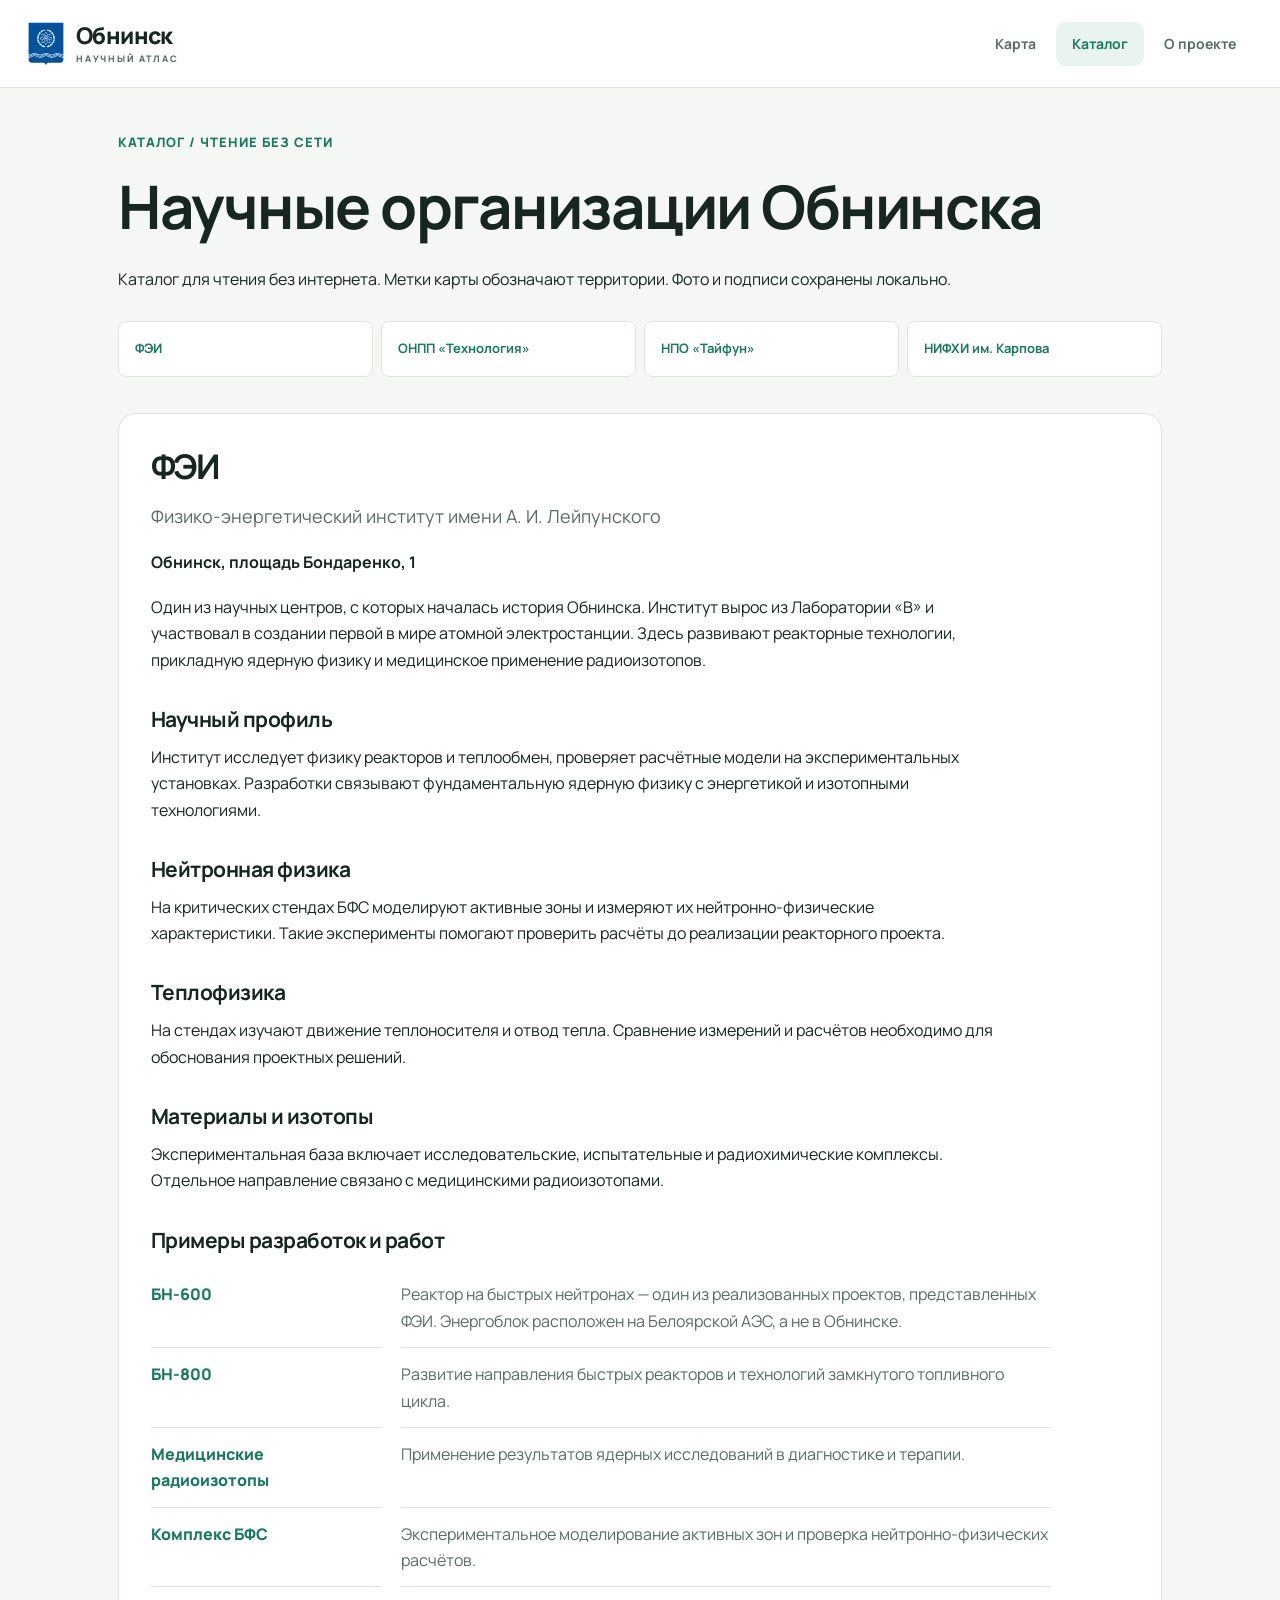
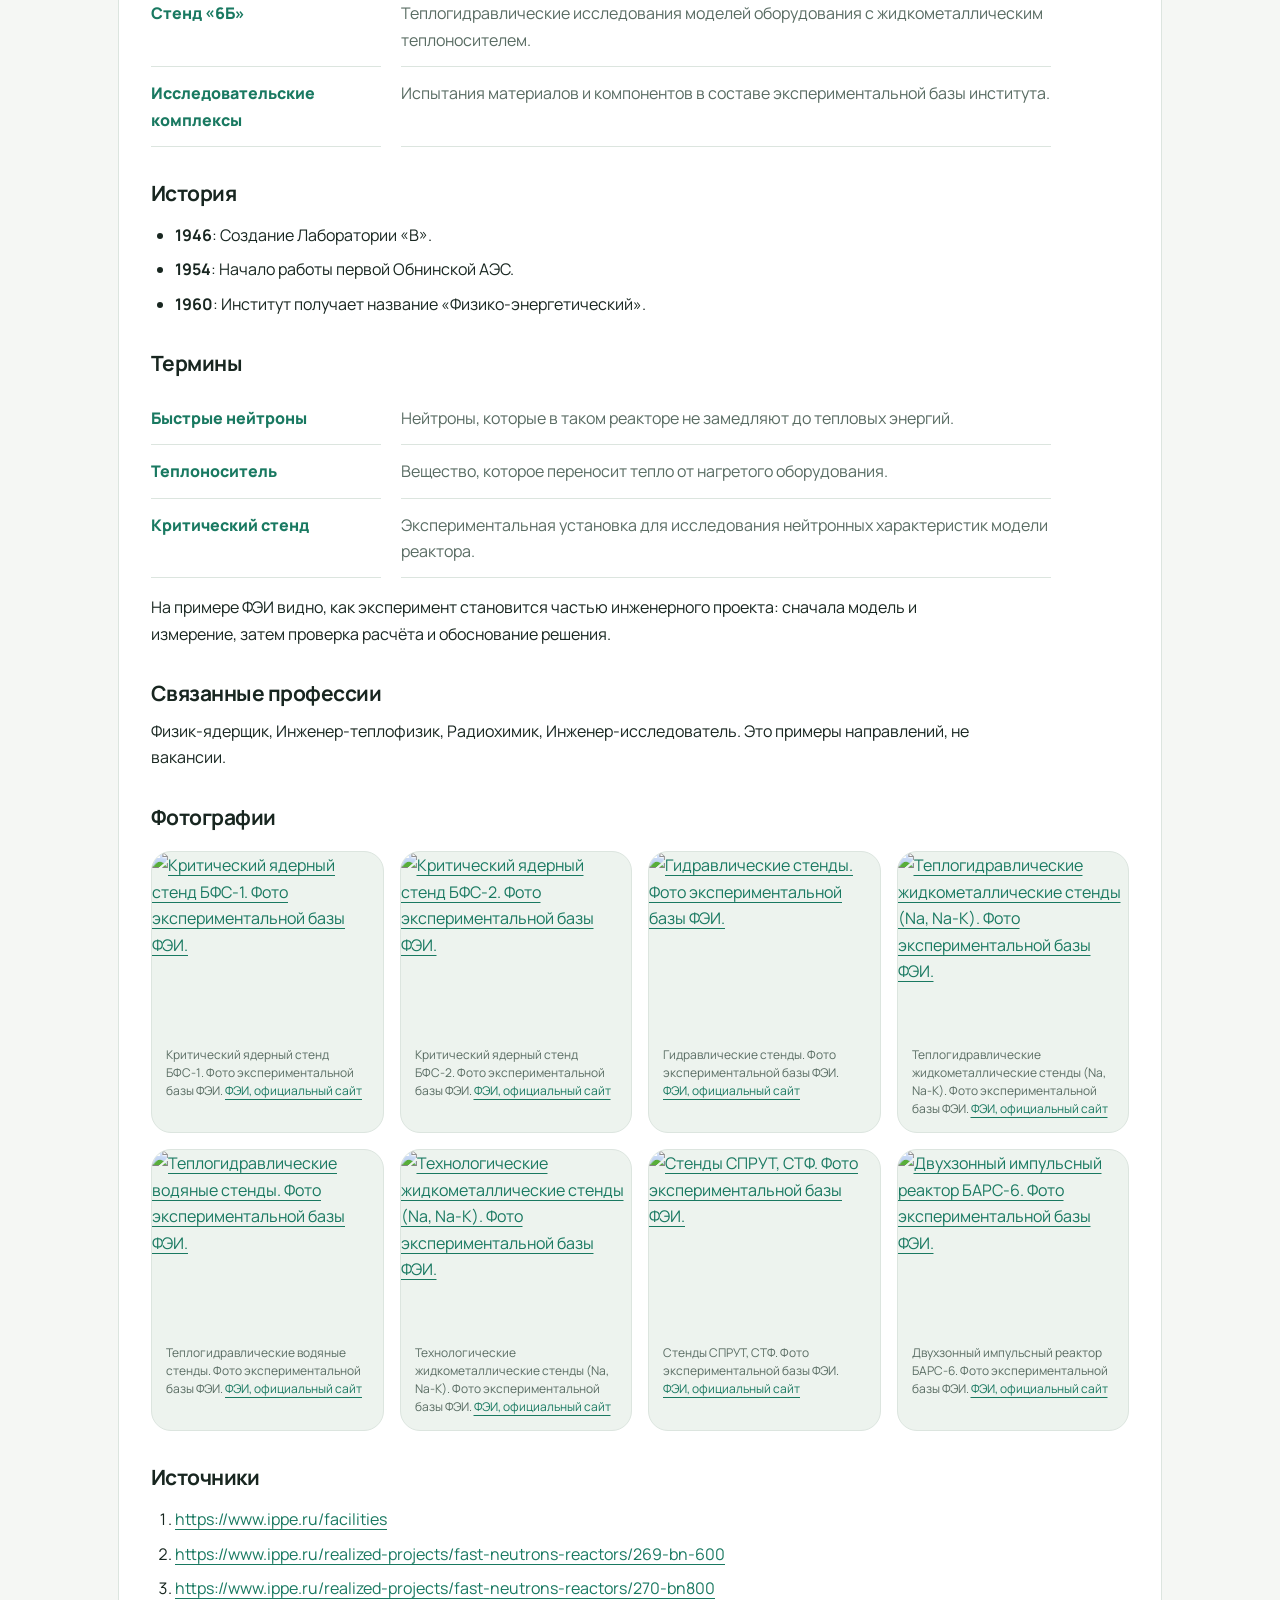
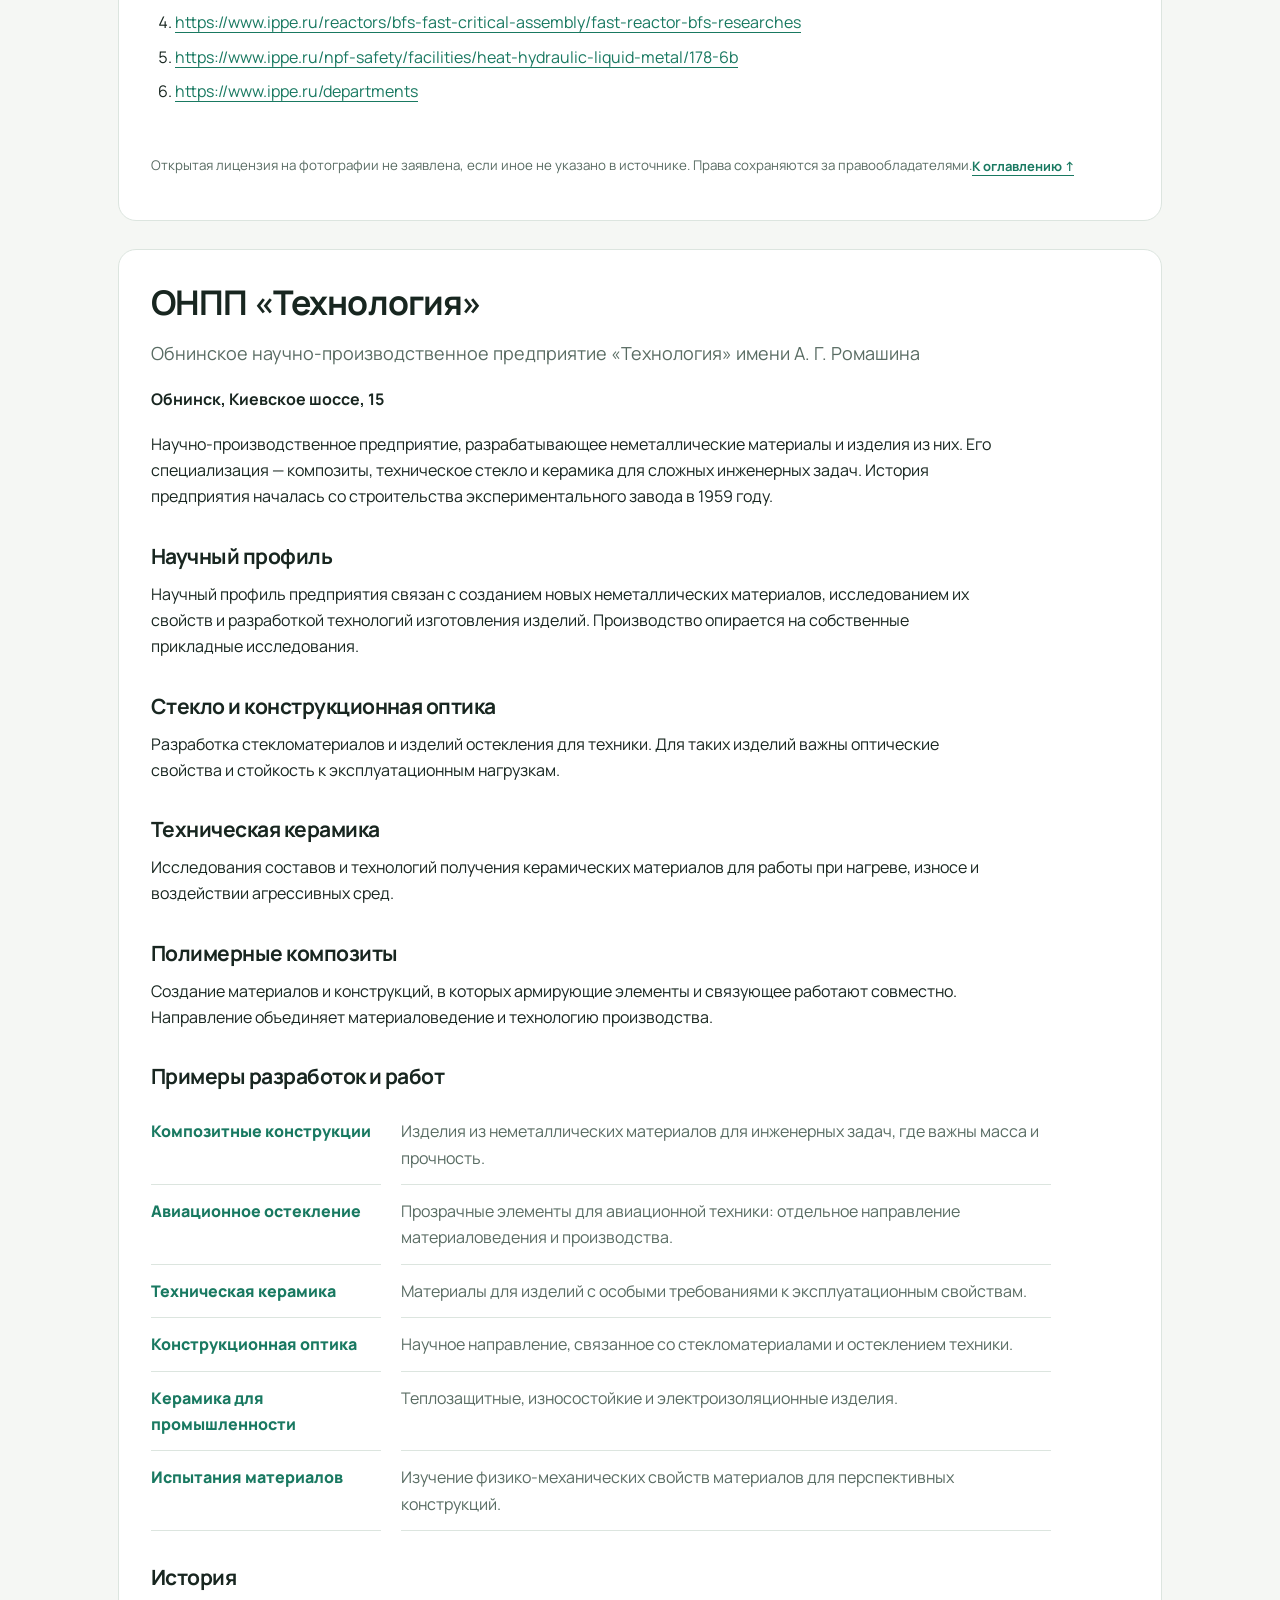
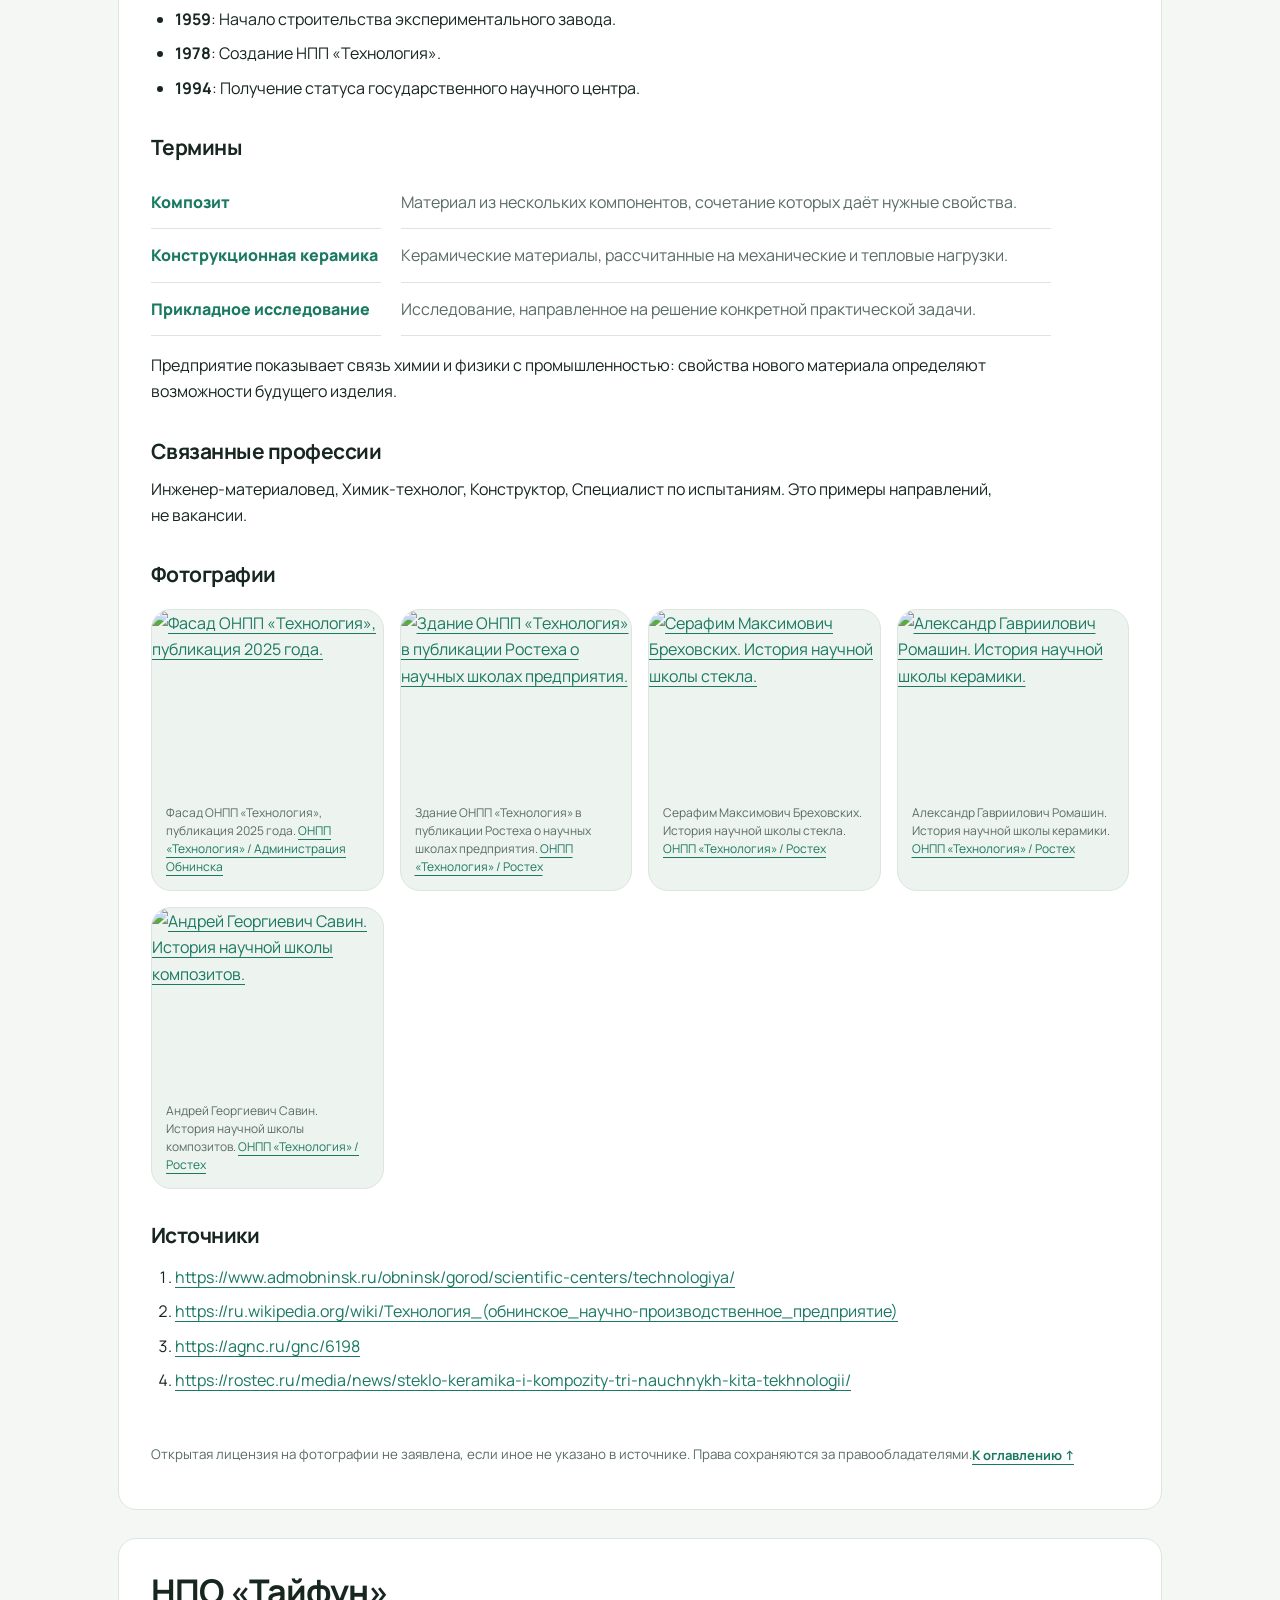
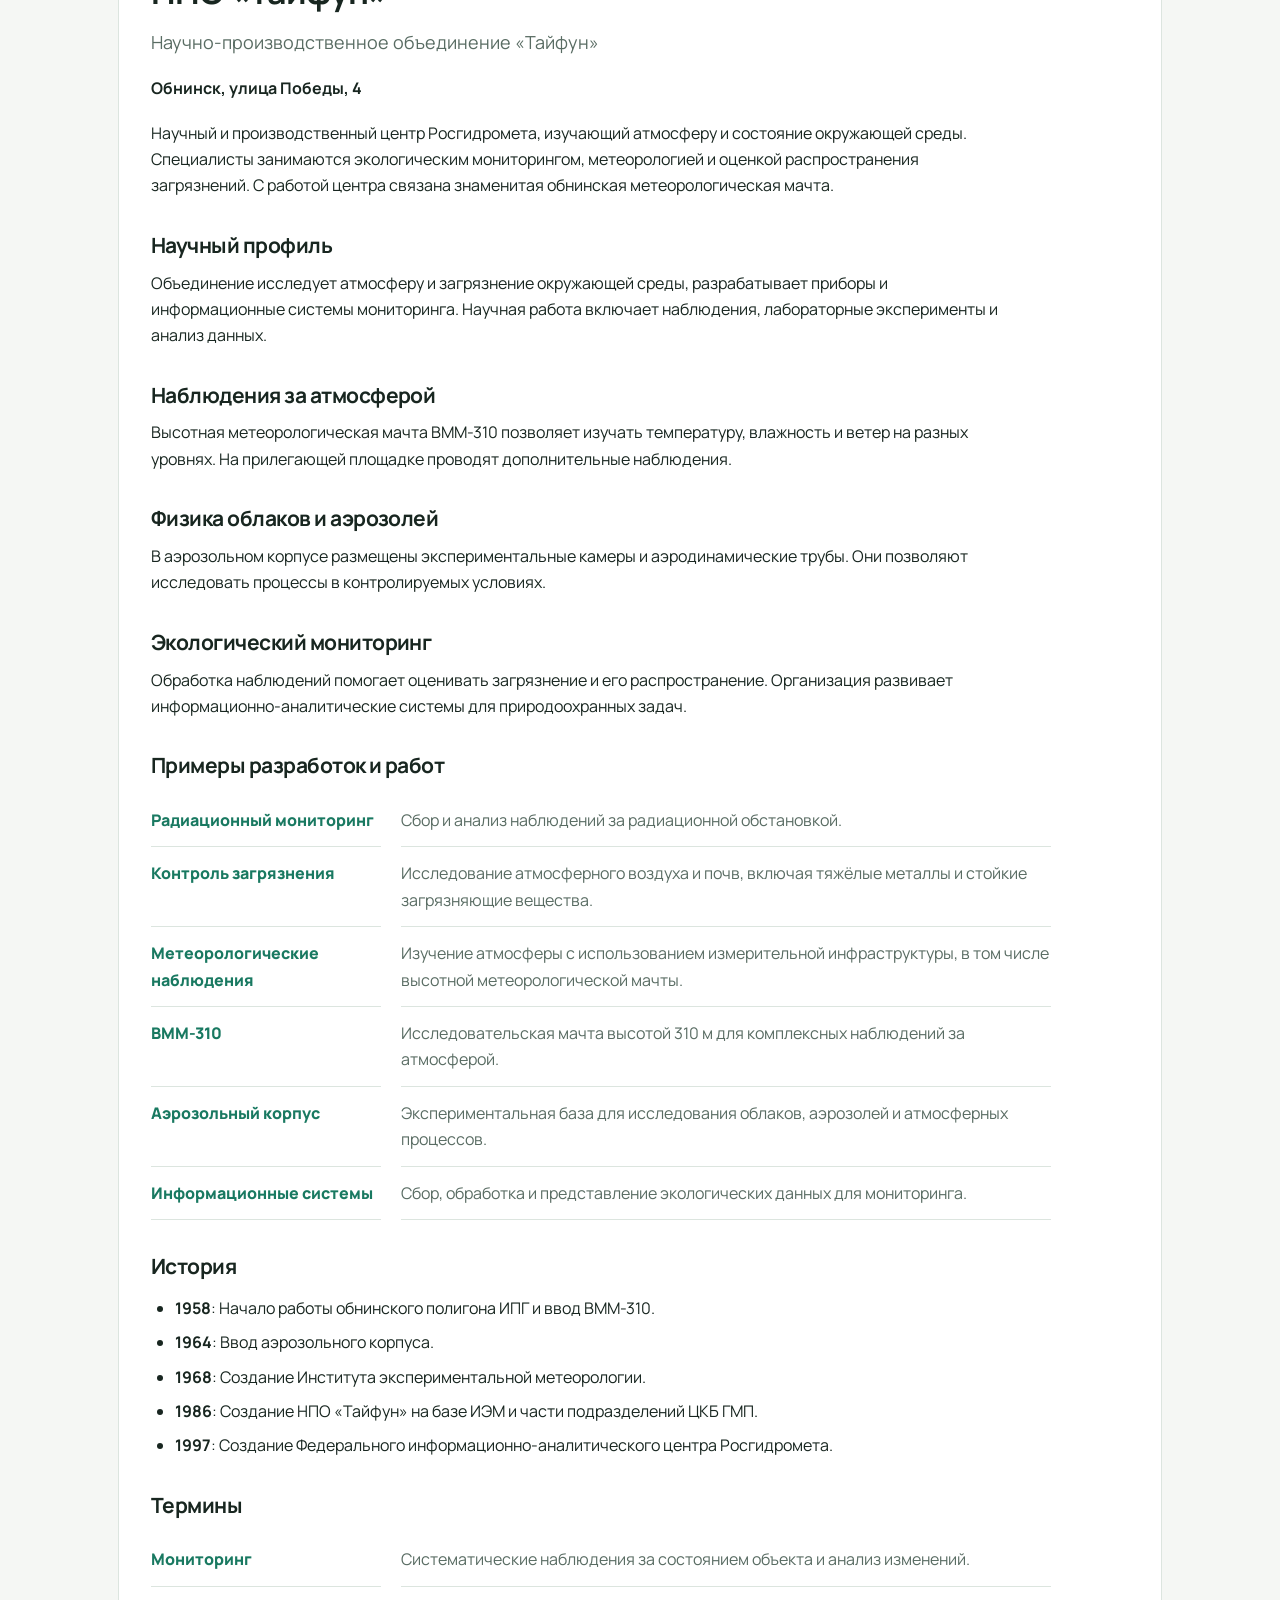
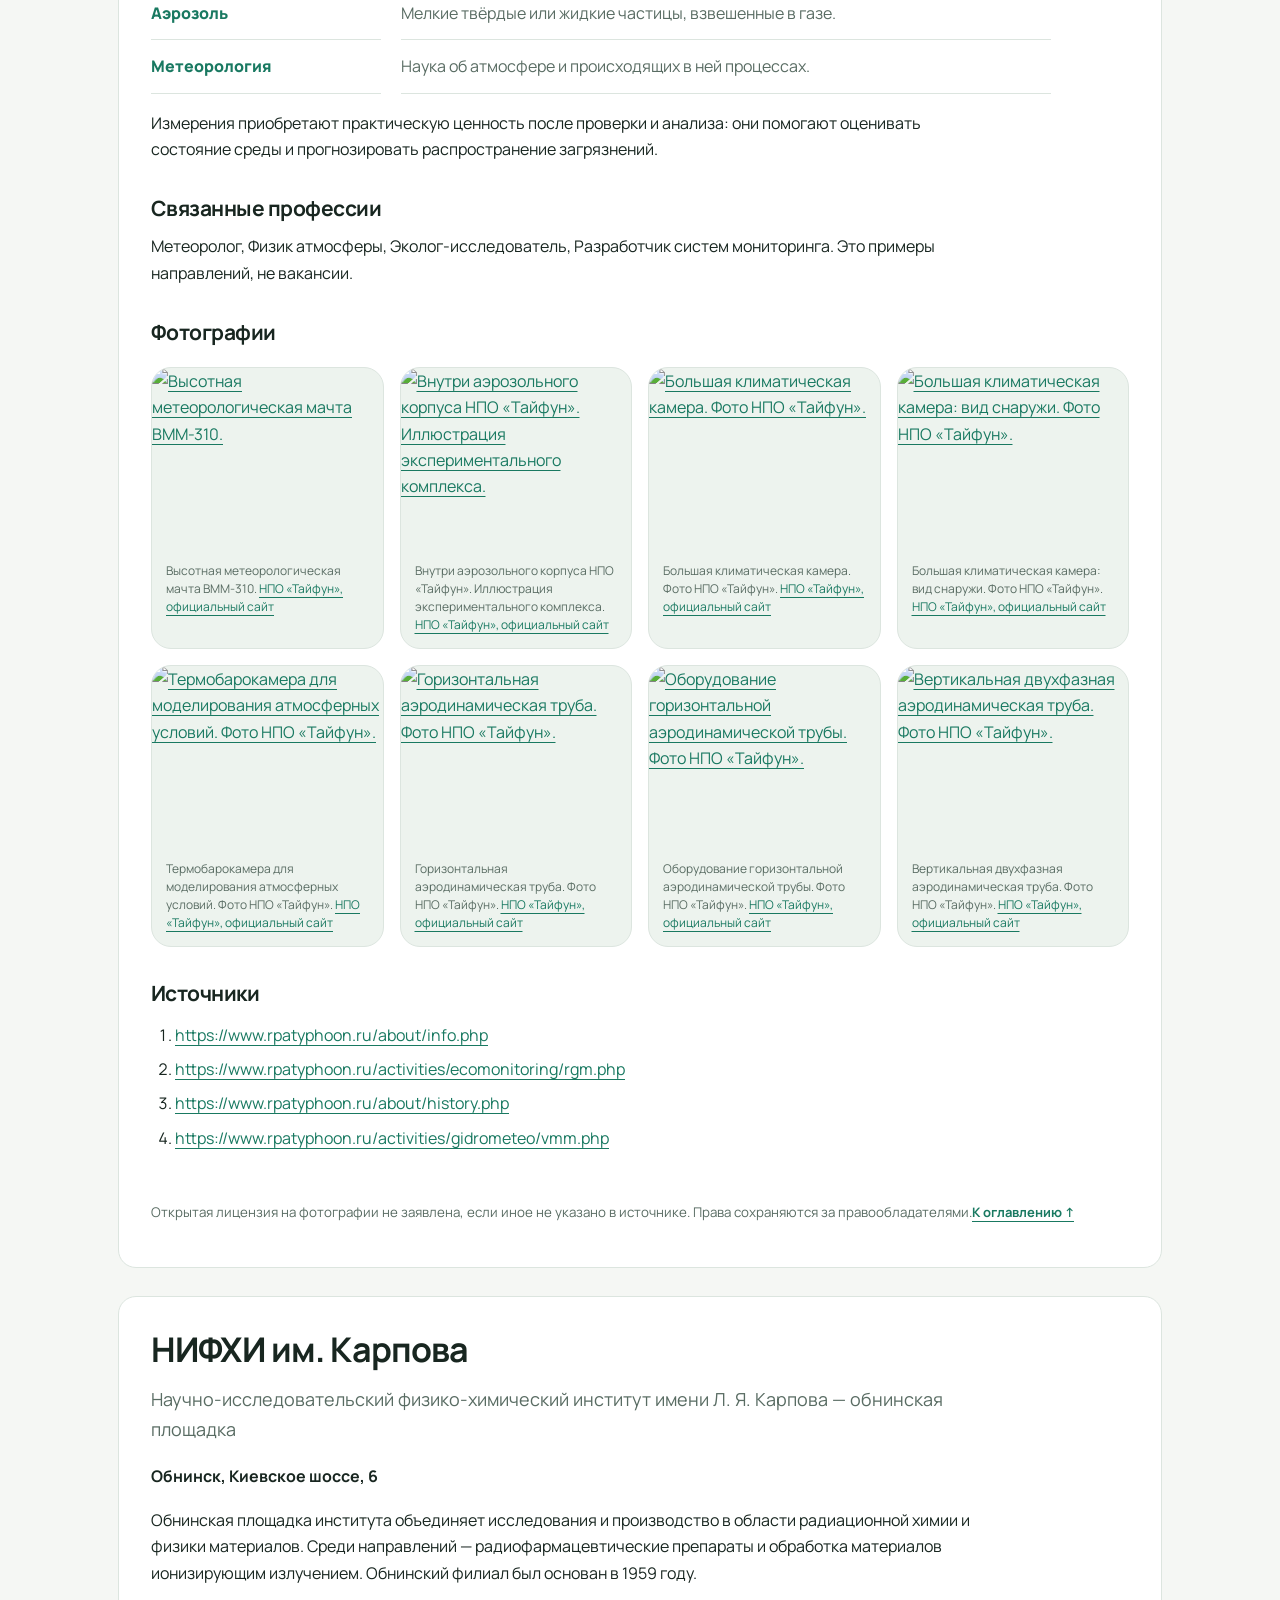
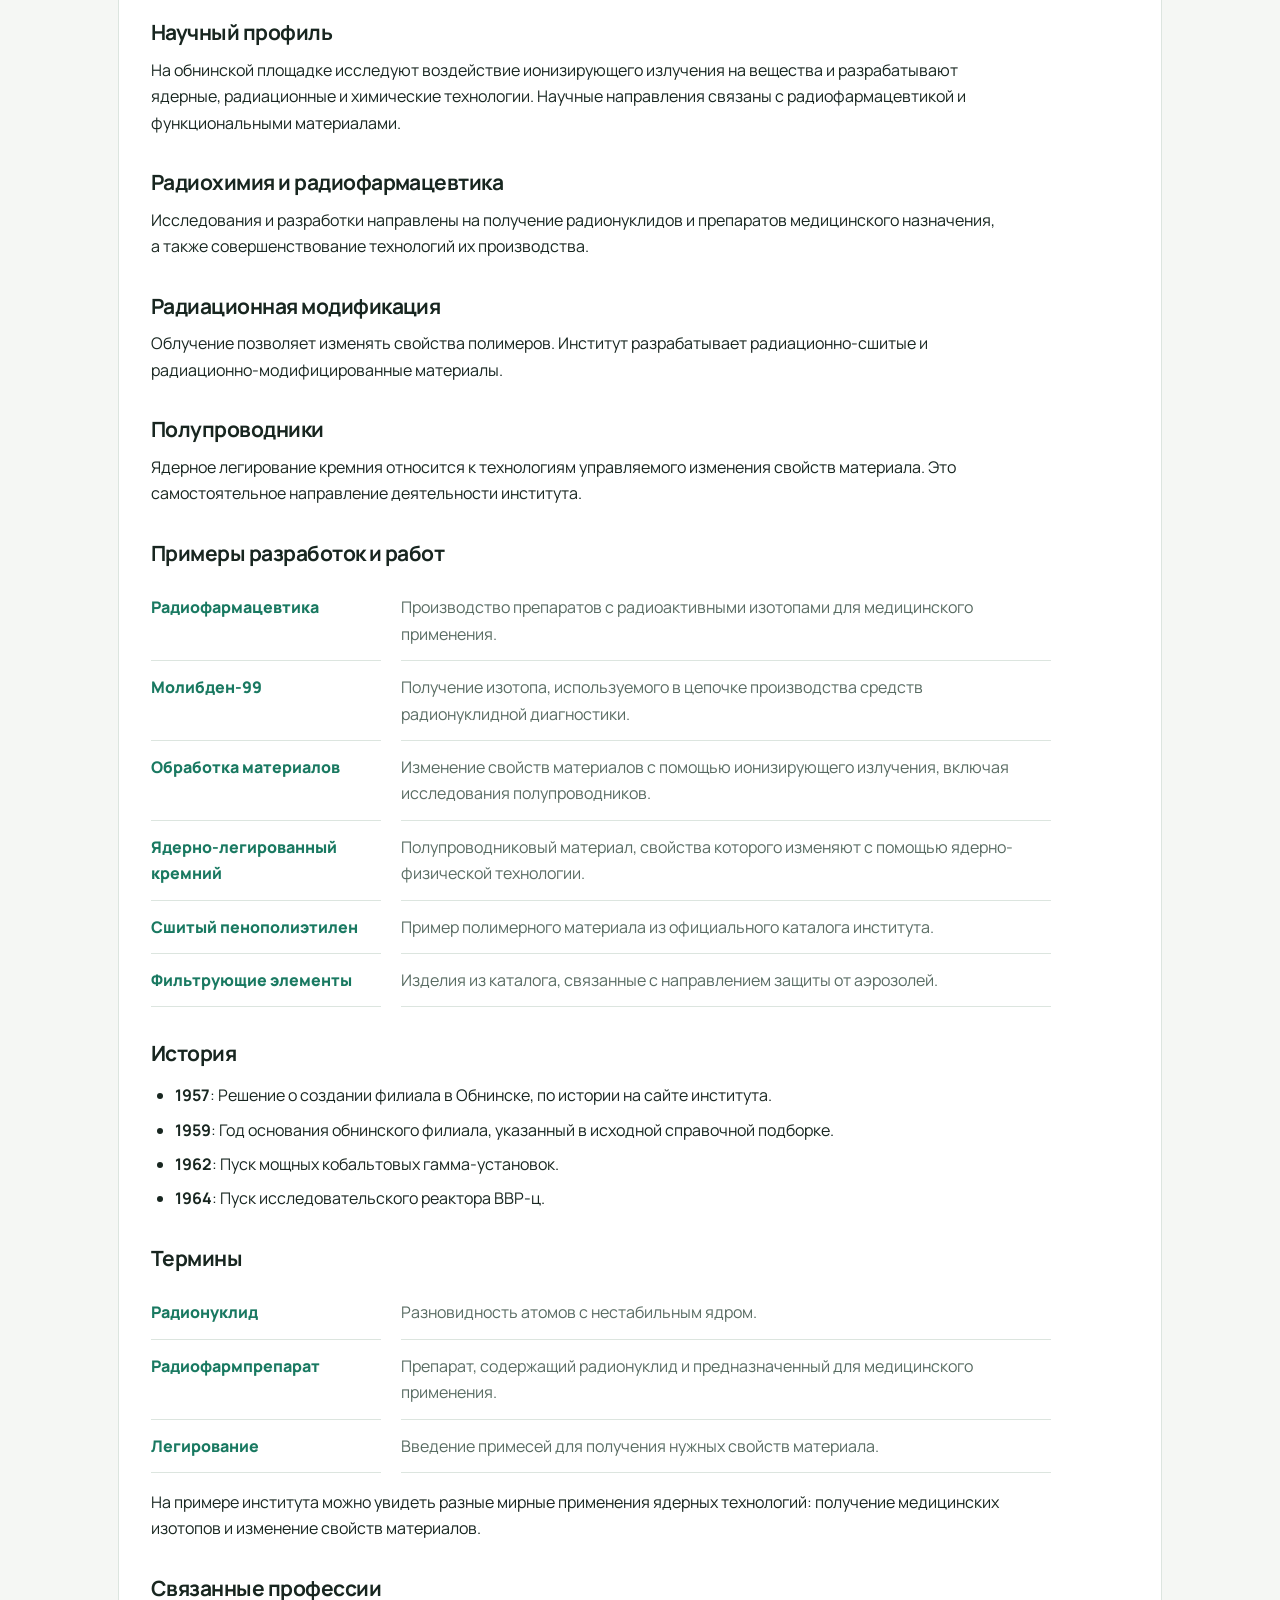
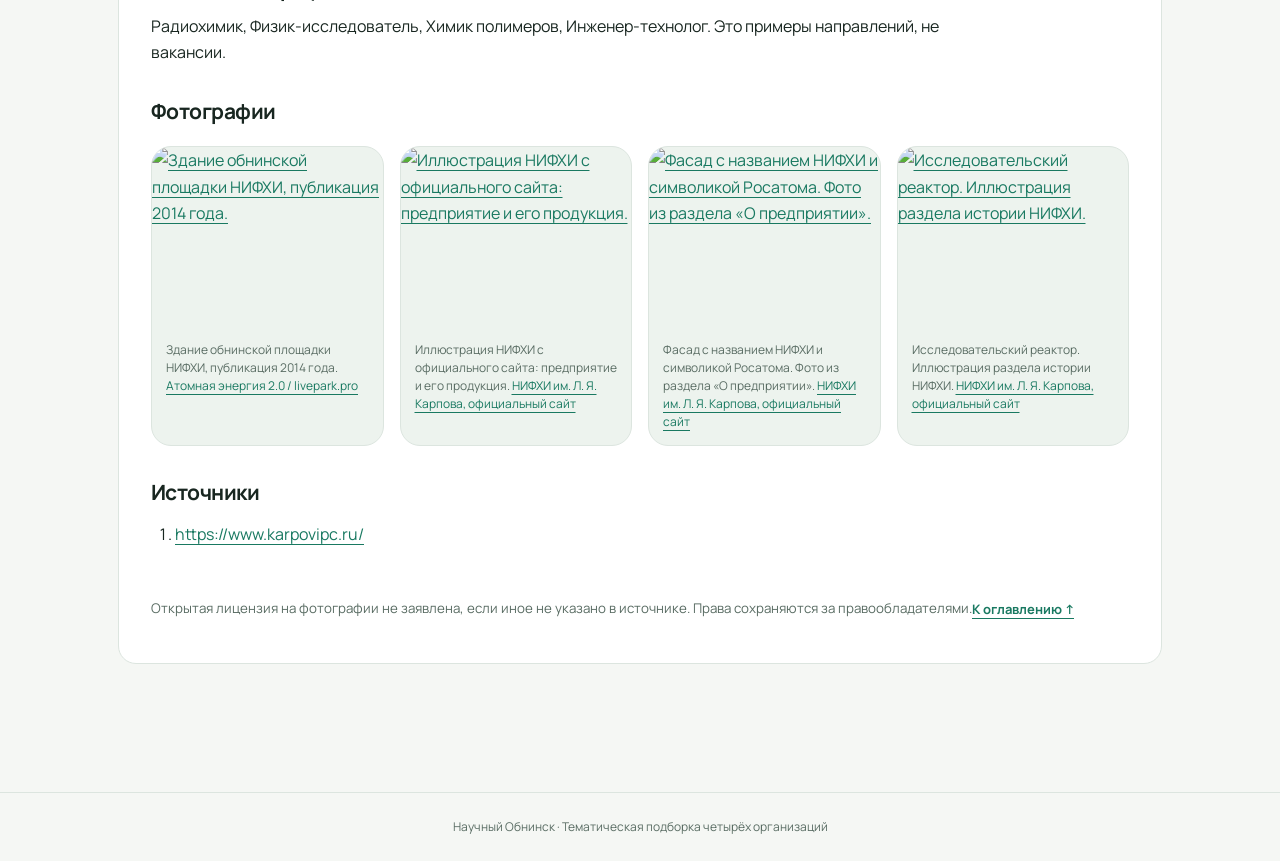
==== catalog.html @ a114386c "Обновить дизайн атласа и структуру репозитория" ====
<!doctype html>
<html lang="ru">
  <head>
    <meta charset="utf-8" />
    <meta name="viewport" content="width=device-width, initial-scale=1" />
    <title>Каталог научных организаций Обнинска</title>
    <link
      rel="icon"
      href="data:image/svg+xml,%3Csvg xmlns='http://www.w3.org/2000/svg' viewBox='0 0 32 32'%3E%3Crect width='32' height='32' rx='9' fill='%23006a57'/%3E%3Ccircle cx='16' cy='16' r='7' fill='%23a4f2d5'/%3E%3C/svg%3E"
    />
    <link rel="stylesheet" href="assets/css/common.css?v=20261007-2" />
    <link rel="stylesheet" href="assets/css/project.css?v=20261007-2" />
  </head>
  <body>
    <header class="site-header">
      <a class="brand" href="index.html" aria-label="Научный Обнинск — главная"
        ><img src="images/gerb_vector.svg" alt="" width="38" height="46" /><span
          >Обнинск<small>НАУЧНЫЙ АТЛАС</small></span
        ></a
      >
      <nav class="site-nav" aria-label="Основная навигация">
        <a href="index.html">Карта</a
        ><a href="catalog.html" aria-current="page">Каталог</a
        ><a href="project.html">О проекте</a>
      </nav>
    </header>
    <main class="catalog" id="catalog-start">
      <p class="eyebrow">КАТАЛОГ / ЧТЕНИЕ БЕЗ СЕТИ</p>
      <h1>Научные организации Обнинска</h1>
      <p>
        Каталог для чтения без интернета. Метки карты обозначают территории.
        Фото и подписи сохранены локально.
      </p>
      <nav class="catalog-nav" aria-label="Организации">
        <a href="#ippe">ФЭИ</a><a href="#technologiya">ОНПП «Технология»</a
        ><a href="#typhoon">НПО «Тайфун»</a
        ><a href="#karpov">НИФХИ им. Карпова</a>
      </nav>
      <section id="ippe">
        <h2>ФЭИ</h2>
        <p>Физико-энергетический институт имени А. И. Лейпунского</p>
        <p><b>Обнинск, площадь Бондаренко, 1</b></p>
        <p>
          Один из научных центров, с которых началась история Обнинска. Институт
          вырос из Лаборатории «В» и участвовал в создании первой в мире атомной
          электростанции. Здесь развивают реакторные технологии, прикладную
          ядерную физику и медицинское применение радиоизотопов.
        </p>
        <h3>Научный профиль</h3>
        <p>
          Институт исследует физику реакторов и теплообмен, проверяет расчётные
          модели на экспериментальных установках. Разработки связывают
          фундаментальную ядерную физику с энергетикой и изотопными
          технологиями.
        </p>
        <h3>Нейтронная физика</h3>
        <p>
          На критических стендах БФС моделируют активные зоны и измеряют их
          нейтронно-физические характеристики. Такие эксперименты помогают
          проверить расчёты до реализации реакторного проекта.
        </p>
        <h3>Теплофизика</h3>
        <p>
          На стендах изучают движение теплоносителя и отвод тепла. Сравнение
          измерений и расчётов необходимо для обоснования проектных решений.
        </p>
        <h3>Материалы и изотопы</h3>
        <p>
          Экспериментальная база включает исследовательские, испытательные и
          радиохимические комплексы. Отдельное направление связано с
          медицинскими радиоизотопами.
        </p>
        <h3>Примеры разработок и работ</h3>
        <dl>
          <dt>БН-600</dt>
          <dd>
            Реактор на быстрых нейтронах — один из реализованных проектов,
            представленных ФЭИ. Энергоблок расположен на Белоярской АЭС, а не в
            Обнинске.
          </dd>
          <dt>БН-800</dt>
          <dd>
            Развитие направления быстрых реакторов и технологий замкнутого
            топливного цикла.
          </dd>
          <dt>Медицинские радиоизотопы</dt>
          <dd>
            Применение результатов ядерных исследований в диагностике и терапии.
          </dd>
          <dt>Комплекс БФС</dt>
          <dd>
            Экспериментальное моделирование активных зон и проверка
            нейтронно-физических расчётов.
          </dd>
          <dt>Стенд «6Б»</dt>
          <dd>
            Теплогидравлические исследования моделей оборудования с
            жидкометаллическим теплоносителем.
          </dd>
          <dt>Исследовательские комплексы</dt>
          <dd>
            Испытания материалов и компонентов в составе экспериментальной базы
            института.
          </dd>
        </dl>
        <h3>История</h3>
        <ul>
          <li><b>1946</b>: Создание Лаборатории «В».</li>
          <li><b>1954</b>: Начало работы первой Обнинской АЭС.</li>
          <li>
            <b>1960</b>: Институт получает название «Физико-энергетический».
          </li>
        </ul>
        <h3>Термины</h3>
        <dl>
          <dt>Быстрые нейтроны</dt>
          <dd>
            Нейтроны, которые в таком реакторе не замедляют до тепловых энергий.
          </dd>
          <dt>Теплоноситель</dt>
          <dd>Вещество, которое переносит тепло от нагретого оборудования.</dd>
          <dt>Критический стенд</dt>
          <dd>
            Экспериментальная установка для исследования нейтронных
            характеристик модели реактора.
          </dd>
        </dl>
        <p>
          На примере ФЭИ видно, как эксперимент становится частью инженерного
          проекта: сначала модель и измерение, затем проверка расчёта и
          обоснование решения.
        </p>
        <h3>Связанные профессии</h3>
        <p>
          Физик-ядерщик, Инженер-теплофизик, Радиохимик, Инженер-исследователь.
          Это примеры направлений, не вакансии.
        </p>
        <h3>Фотографии</h3>
        <div class="photos">
          <figure>
            <a href="images/ippe-02.jpg"
              ><img
                loading="lazy"
                src="images/ippe-02.jpg"
                alt="Критический ядерный стенд БФС-1. Фото экспериментальной базы ФЭИ."
            /></a>
            <figcaption>
              Критический ядерный стенд БФС-1. Фото экспериментальной базы ФЭИ.
              <a href="https://www.ippe.ru/facilities">ФЭИ, официальный сайт</a>
            </figcaption>
          </figure>
          <figure>
            <a href="images/ippe-03.jpg"
              ><img
                loading="lazy"
                src="images/ippe-03.jpg"
                alt="Критический ядерный стенд БФС-2. Фото экспериментальной базы ФЭИ."
            /></a>
            <figcaption>
              Критический ядерный стенд БФС-2. Фото экспериментальной базы ФЭИ.
              <a href="https://www.ippe.ru/facilities">ФЭИ, официальный сайт</a>
            </figcaption>
          </figure>
          <figure>
            <a href="images/ippe-04.jpg"
              ><img
                loading="lazy"
                src="images/ippe-04.jpg"
                alt="Гидравлические стенды. Фото экспериментальной базы ФЭИ."
            /></a>
            <figcaption>
              Гидравлические стенды. Фото экспериментальной базы ФЭИ.
              <a href="https://www.ippe.ru/facilities">ФЭИ, официальный сайт</a>
            </figcaption>
          </figure>
          <figure>
            <a href="images/ippe-05.jpg"
              ><img
                loading="lazy"
                src="images/ippe-05.jpg"
                alt="Теплогидравлические жидкометаллические стенды (Na, Na-K). Фото экспериментальной базы ФЭИ."
            /></a>
            <figcaption>
              Теплогидравлические жидкометаллические стенды (Na, Na-K). Фото
              экспериментальной базы ФЭИ.
              <a href="https://www.ippe.ru/facilities">ФЭИ, официальный сайт</a>
            </figcaption>
          </figure>
          <figure>
            <a href="images/ippe-06.jpg"
              ><img
                loading="lazy"
                src="images/ippe-06.jpg"
                alt="Теплогидравлические водяные стенды. Фото экспериментальной базы ФЭИ."
            /></a>
            <figcaption>
              Теплогидравлические водяные стенды. Фото экспериментальной базы
              ФЭИ.
              <a href="https://www.ippe.ru/facilities">ФЭИ, официальный сайт</a>
            </figcaption>
          </figure>
          <figure>
            <a href="images/ippe-07.jpg"
              ><img
                loading="lazy"
                src="images/ippe-07.jpg"
                alt="Технологические жидкометаллические стенды (Na, Na-K). Фото экспериментальной базы ФЭИ."
            /></a>
            <figcaption>
              Технологические жидкометаллические стенды (Na, Na-K). Фото
              экспериментальной базы ФЭИ.
              <a href="https://www.ippe.ru/facilities">ФЭИ, официальный сайт</a>
            </figcaption>
          </figure>
          <figure>
            <a href="images/ippe-08.jpg"
              ><img
                loading="lazy"
                src="images/ippe-08.jpg"
                alt="Стенды СПРУТ, СТФ. Фото экспериментальной базы ФЭИ."
            /></a>
            <figcaption>
              Стенды СПРУТ, СТФ. Фото экспериментальной базы ФЭИ.
              <a href="https://www.ippe.ru/facilities">ФЭИ, официальный сайт</a>
            </figcaption>
          </figure>
          <figure>
            <a href="images/ippe-09.jpg"
              ><img
                loading="lazy"
                src="images/ippe-09.jpg"
                alt="Двухзонный импульсный реактор БАРС-6. Фото экспериментальной базы ФЭИ."
            /></a>
            <figcaption>
              Двухзонный импульсный реактор БАРС-6. Фото экспериментальной базы
              ФЭИ.
              <a href="https://www.ippe.ru/facilities">ФЭИ, официальный сайт</a>
            </figcaption>
          </figure>
        </div>
        <h3>Источники</h3>
        <ol>
          <li>
            <a href="https://www.ippe.ru/facilities"
              >https://www.ippe.ru/facilities</a
            >
          </li>
          <li>
            <a
              href="https://www.ippe.ru/realized-projects/fast-neutrons-reactors/269-bn-600"
              >https://www.ippe.ru/realized-projects/fast-neutrons-reactors/269-bn-600</a
            >
          </li>
          <li>
            <a
              href="https://www.ippe.ru/realized-projects/fast-neutrons-reactors/270-bn800"
              >https://www.ippe.ru/realized-projects/fast-neutrons-reactors/270-bn800</a
            >
          </li>
          <li>
            <a
              href="https://www.ippe.ru/reactors/bfs-fast-critical-assembly/fast-reactor-bfs-researches"
              >https://www.ippe.ru/reactors/bfs-fast-critical-assembly/fast-reactor-bfs-researches</a
            >
          </li>
          <li>
            <a
              href="https://www.ippe.ru/npf-safety/facilities/heat-hydraulic-liquid-metal/178-6b"
              >https://www.ippe.ru/npf-safety/facilities/heat-hydraulic-liquid-metal/178-6b</a
            >
          </li>
          <li>
            <a href="https://www.ippe.ru/departments"
              >https://www.ippe.ru/departments</a
            >
          </li>
        </ol>
        <small
          >Открытая лицензия на фотографии не заявлена, если иное не указано в
          источнике. Права сохраняются за правообладателями.</small
        ><a class="back-to-top" href="#catalog-start">К оглавлению ↑</a>
      </section>
      <section id="technologiya">
        <h2>ОНПП «Технология»</h2>
        <p>
          Обнинское научно-производственное предприятие «Технология» имени А. Г.
          Ромашина
        </p>
        <p><b>Обнинск, Киевское шоссе, 15</b></p>
        <p>
          Научно-производственное предприятие, разрабатывающее неметаллические
          материалы и изделия из них. Его специализация — композиты, техническое
          стекло и керамика для сложных инженерных задач. История предприятия
          началась со строительства экспериментального завода в 1959 году.
        </p>
        <h3>Научный профиль</h3>
        <p>
          Научный профиль предприятия связан с созданием новых неметаллических
          материалов, исследованием их свойств и разработкой технологий
          изготовления изделий. Производство опирается на собственные прикладные
          исследования.
        </p>
        <h3>Стекло и конструкционная оптика</h3>
        <p>
          Разработка стекломатериалов и изделий остекления для техники. Для
          таких изделий важны оптические свойства и стойкость к эксплуатационным
          нагрузкам.
        </p>
        <h3>Техническая керамика</h3>
        <p>
          Исследования составов и технологий получения керамических материалов
          для работы при нагреве, износе и воздействии агрессивных сред.
        </p>
        <h3>Полимерные композиты</h3>
        <p>
          Создание материалов и конструкций, в которых армирующие элементы и
          связующее работают совместно. Направление объединяет материаловедение
          и технологию производства.
        </p>
        <h3>Примеры разработок и работ</h3>
        <dl>
          <dt>Композитные конструкции</dt>
          <dd>
            Изделия из неметаллических материалов для инженерных задач, где
            важны масса и прочность.
          </dd>
          <dt>Авиационное остекление</dt>
          <dd>
            Прозрачные элементы для авиационной техники: отдельное направление
            материаловедения и производства.
          </dd>
          <dt>Техническая керамика</dt>
          <dd>
            Материалы для изделий с особыми требованиями к эксплуатационным
            свойствам.
          </dd>
          <dt>Конструкционная оптика</dt>
          <dd>
            Научное направление, связанное со стекломатериалами и остеклением
            техники.
          </dd>
          <dt>Керамика для промышленности</dt>
          <dd>Теплозащитные, износостойкие и электроизоляционные изделия.</dd>
          <dt>Испытания материалов</dt>
          <dd>
            Изучение физико-механических свойств материалов для перспективных
            конструкций.
          </dd>
        </dl>
        <h3>История</h3>
        <ul>
          <li><b>1959</b>: Начало строительства экспериментального завода.</li>
          <li><b>1978</b>: Создание НПП «Технология».</li>
          <li>
            <b>1994</b>: Получение статуса государственного научного центра.
          </li>
        </ul>
        <h3>Термины</h3>
        <dl>
          <dt>Композит</dt>
          <dd>
            Материал из нескольких компонентов, сочетание которых даёт нужные
            свойства.
          </dd>
          <dt>Конструкционная керамика</dt>
          <dd>
            Керамические материалы, рассчитанные на механические и тепловые
            нагрузки.
          </dd>
          <dt>Прикладное исследование</dt>
          <dd>
            Исследование, направленное на решение конкретной практической
            задачи.
          </dd>
        </dl>
        <p>
          Предприятие показывает связь химии и физики с промышленностью:
          свойства нового материала определяют возможности будущего изделия.
        </p>
        <h3>Связанные профессии</h3>
        <p>
          Инженер-материаловед, Химик-технолог, Конструктор, Специалист по
          испытаниям. Это примеры направлений, не вакансии.
        </p>
        <h3>Фотографии</h3>
        <div class="photos">
          <figure>
            <a href="images/technologiya.jpg"
              ><img
                loading="lazy"
                src="images/technologiya.jpg"
                alt="Фасад ОНПП «Технология», публикация 2025 года."
            /></a>
            <figcaption>
              Фасад ОНПП «Технология», публикация 2025 года.
              <a href="https://admobninsk.ru/news/2025/10/24/news_34090.html"
                >ОНПП «Технология» / Администрация Обнинска</a
              >
            </figcaption>
          </figure>
          <figure>
            <a href="images/technologiya-02.jpg"
              ><img
                loading="lazy"
                src="images/technologiya-02.jpg"
                alt="Здание ОНПП «Технология» в публикации Ростеха о научных школах предприятия."
            /></a>
            <figcaption>
              Здание ОНПП «Технология» в публикации Ростеха о научных школах
              предприятия.
              <a
                href="https://rostec.ru/media/news/steklo-keramika-i-kompozity-tri-nauchnykh-kita-tekhnologii/"
                >ОНПП «Технология» / Ростех</a
              >
            </figcaption>
          </figure>
          <figure>
            <a href="images/technologiya-03.jpg"
              ><img
                loading="lazy"
                src="images/technologiya-03.jpg"
                alt="Серафим Максимович Бреховских. История научной школы стекла."
            /></a>
            <figcaption>
              Серафим Максимович Бреховских. История научной школы стекла.
              <a
                href="https://rostec.ru/media/news/steklo-keramika-i-kompozity-tri-nauchnykh-kita-tekhnologii/"
                >ОНПП «Технология» / Ростех</a
              >
            </figcaption>
          </figure>
          <figure>
            <a href="images/technologiya-04.jpg"
              ><img
                loading="lazy"
                src="images/technologiya-04.jpg"
                alt="Александр Гавриилович Ромашин. История научной школы керамики."
            /></a>
            <figcaption>
              Александр Гавриилович Ромашин. История научной школы керамики.
              <a
                href="https://rostec.ru/media/news/steklo-keramika-i-kompozity-tri-nauchnykh-kita-tekhnologii/"
                >ОНПП «Технология» / Ростех</a
              >
            </figcaption>
          </figure>
          <figure>
            <a href="images/technologiya-05.jpg"
              ><img
                loading="lazy"
                src="images/technologiya-05.jpg"
                alt="Андрей Георгиевич Савин. История научной школы композитов."
            /></a>
            <figcaption>
              Андрей Георгиевич Савин. История научной школы композитов.
              <a
                href="https://rostec.ru/media/news/steklo-keramika-i-kompozity-tri-nauchnykh-kita-tekhnologii/"
                >ОНПП «Технология» / Ростех</a
              >
            </figcaption>
          </figure>
        </div>
        <h3>Источники</h3>
        <ol>
          <li>
            <a
              href="https://www.admobninsk.ru/obninsk/gorod/scientific-centers/technologiya/"
              >https://www.admobninsk.ru/obninsk/gorod/scientific-centers/technologiya/</a
            >
          </li>
          <li>
            <a
              href="https://ru.wikipedia.org/wiki/Технология_(обнинское_научно-производственное_предприятие)"
              >https://ru.wikipedia.org/wiki/Технология_(обнинское_научно-производственное_предприятие)</a
            >
          </li>
          <li>
            <a href="https://agnc.ru/gnc/6198">https://agnc.ru/gnc/6198</a>
          </li>
          <li>
            <a
              href="https://rostec.ru/media/news/steklo-keramika-i-kompozity-tri-nauchnykh-kita-tekhnologii/"
              >https://rostec.ru/media/news/steklo-keramika-i-kompozity-tri-nauchnykh-kita-tekhnologii/</a
            >
          </li>
        </ol>
        <small
          >Открытая лицензия на фотографии не заявлена, если иное не указано в
          источнике. Права сохраняются за правообладателями.</small
        ><a class="back-to-top" href="#catalog-start">К оглавлению ↑</a>
      </section>
      <section id="typhoon">
        <h2>НПО «Тайфун»</h2>
        <p>Научно-производственное объединение «Тайфун»</p>
        <p><b>Обнинск, улица Победы, 4</b></p>
        <p>
          Научный и производственный центр Росгидромета, изучающий атмосферу и
          состояние окружающей среды. Специалисты занимаются экологическим
          мониторингом, метеорологией и оценкой распространения загрязнений. С
          работой центра связана знаменитая обнинская метеорологическая мачта.
        </p>
        <h3>Научный профиль</h3>
        <p>
          Объединение исследует атмосферу и загрязнение окружающей среды,
          разрабатывает приборы и информационные системы мониторинга. Научная
          работа включает наблюдения, лабораторные эксперименты и анализ данных.
        </p>
        <h3>Наблюдения за атмосферой</h3>
        <p>
          Высотная метеорологическая мачта ВММ-310 позволяет изучать
          температуру, влажность и ветер на разных уровнях. На прилегающей
          площадке проводят дополнительные наблюдения.
        </p>
        <h3>Физика облаков и аэрозолей</h3>
        <p>
          В аэрозольном корпусе размещены экспериментальные камеры и
          аэродинамические трубы. Они позволяют исследовать процессы в
          контролируемых условиях.
        </p>
        <h3>Экологический мониторинг</h3>
        <p>
          Обработка наблюдений помогает оценивать загрязнение и его
          распространение. Организация развивает информационно-аналитические
          системы для природоохранных задач.
        </p>
        <h3>Примеры разработок и работ</h3>
        <dl>
          <dt>Радиационный мониторинг</dt>
          <dd>Сбор и анализ наблюдений за радиационной обстановкой.</dd>
          <dt>Контроль загрязнения</dt>
          <dd>
            Исследование атмосферного воздуха и почв, включая тяжёлые металлы и
            стойкие загрязняющие вещества.
          </dd>
          <dt>Метеорологические наблюдения</dt>
          <dd>
            Изучение атмосферы с использованием измерительной инфраструктуры, в
            том числе высотной метеорологической мачты.
          </dd>
          <dt>ВММ-310</dt>
          <dd>
            Исследовательская мачта высотой 310 м для комплексных наблюдений за
            атмосферой.
          </dd>
          <dt>Аэрозольный корпус</dt>
          <dd>
            Экспериментальная база для исследования облаков, аэрозолей и
            атмосферных процессов.
          </dd>
          <dt>Информационные системы</dt>
          <dd>
            Сбор, обработка и представление экологических данных для
            мониторинга.
          </dd>
        </dl>
        <h3>История</h3>
        <ul>
          <li>
            <b>1958</b>: Начало работы обнинского полигона ИПГ и ввод ВММ-310.
          </li>
          <li><b>1964</b>: Ввод аэрозольного корпуса.</li>
          <li>
            <b>1968</b>: Создание Института экспериментальной метеорологии.
          </li>
          <li>
            <b>1986</b>: Создание НПО «Тайфун» на базе ИЭМ и части подразделений
            ЦКБ ГМП.
          </li>
          <li>
            <b>1997</b>: Создание Федерального информационно-аналитического
            центра Росгидромета.
          </li>
        </ul>
        <h3>Термины</h3>
        <dl>
          <dt>Мониторинг</dt>
          <dd>
            Систематические наблюдения за состоянием объекта и анализ изменений.
          </dd>
          <dt>Аэрозоль</dt>
          <dd>Мелкие твёрдые или жидкие частицы, взвешенные в газе.</dd>
          <dt>Метеорология</dt>
          <dd>Наука об атмосфере и происходящих в ней процессах.</dd>
        </dl>
        <p>
          Измерения приобретают практическую ценность после проверки и анализа:
          они помогают оценивать состояние среды и прогнозировать
          распространение загрязнений.
        </p>
        <h3>Связанные профессии</h3>
        <p>
          Метеоролог, Физик атмосферы, Эколог-исследователь, Разработчик систем
          мониторинга. Это примеры направлений, не вакансии.
        </p>
        <h3>Фотографии</h3>
        <div class="photos">
          <figure>
            <a href="images/typhoon-02.jpg"
              ><img
                loading="lazy"
                src="images/typhoon-02.jpg"
                alt="Высотная метеорологическая мачта ВММ-310."
            /></a>
            <figcaption>
              Высотная метеорологическая мачта ВММ-310.
              <a href="https://www.rpatyphoon.ru/"
                >НПО «Тайфун», официальный сайт</a
              >
            </figcaption>
          </figure>
          <figure>
            <a href="images/typhoon-03.jpg"
              ><img
                loading="lazy"
                src="images/typhoon-03.jpg"
                alt="Внутри аэрозольного корпуса НПО «Тайфун». Иллюстрация экспериментального комплекса."
            /></a>
            <figcaption>
              Внутри аэрозольного корпуса НПО «Тайфун». Иллюстрация
              экспериментального комплекса.
              <a href="https://www.rpatyphoon.ru/"
                >НПО «Тайфун», официальный сайт</a
              >
            </figcaption>
          </figure>
          <figure>
            <a href="images/typhoon-04.jpg"
              ><img
                loading="lazy"
                src="images/typhoon-04.jpg"
                alt="Большая климатическая камера. Фото НПО «Тайфун»."
            /></a>
            <figcaption>
              Большая климатическая камера. Фото НПО «Тайфун».
              <a href="https://www.rpatyphoon.ru/activities/gidrometeo/uu.php"
                >НПО «Тайфун», официальный сайт</a
              >
            </figcaption>
          </figure>
          <figure>
            <a href="images/typhoon-05.jpg"
              ><img
                loading="lazy"
                src="images/typhoon-05.jpg"
                alt="Большая климатическая камера: вид снаружи. Фото НПО «Тайфун»."
            /></a>
            <figcaption>
              Большая климатическая камера: вид снаружи. Фото НПО «Тайфун».
              <a href="https://www.rpatyphoon.ru/activities/gidrometeo/uu.php"
                >НПО «Тайфун», официальный сайт</a
              >
            </figcaption>
          </figure>
          <figure>
            <a href="images/typhoon-06.jpg"
              ><img
                loading="lazy"
                src="images/typhoon-06.jpg"
                alt="Термобарокамера для моделирования атмосферных условий. Фото НПО «Тайфун»."
            /></a>
            <figcaption>
              Термобарокамера для моделирования атмосферных условий. Фото НПО
              «Тайфун».
              <a href="https://www.rpatyphoon.ru/activities/gidrometeo/uu.php"
                >НПО «Тайфун», официальный сайт</a
              >
            </figcaption>
          </figure>
          <figure>
            <a href="images/typhoon-07.jpg"
              ><img
                loading="lazy"
                src="images/typhoon-07.jpg"
                alt="Горизонтальная аэродинамическая труба. Фото НПО «Тайфун»."
            /></a>
            <figcaption>
              Горизонтальная аэродинамическая труба. Фото НПО «Тайфун».
              <a href="https://www.rpatyphoon.ru/activities/gidrometeo/uu.php"
                >НПО «Тайфун», официальный сайт</a
              >
            </figcaption>
          </figure>
          <figure>
            <a href="images/typhoon-08.jpg"
              ><img
                loading="lazy"
                src="images/typhoon-08.jpg"
                alt="Оборудование горизонтальной аэродинамической трубы. Фото НПО «Тайфун»."
            /></a>
            <figcaption>
              Оборудование горизонтальной аэродинамической трубы. Фото НПО
              «Тайфун».
              <a href="https://www.rpatyphoon.ru/activities/gidrometeo/uu.php"
                >НПО «Тайфун», официальный сайт</a
              >
            </figcaption>
          </figure>
          <figure>
            <a href="images/typhoon-09.jpg"
              ><img
                loading="lazy"
                src="images/typhoon-09.jpg"
                alt="Вертикальная двухфазная аэродинамическая труба. Фото НПО «Тайфун»."
            /></a>
            <figcaption>
              Вертикальная двухфазная аэродинамическая труба. Фото НПО «Тайфун».
              <a href="https://www.rpatyphoon.ru/activities/gidrometeo/uu.php"
                >НПО «Тайфун», официальный сайт</a
              >
            </figcaption>
          </figure>
        </div>
        <h3>Источники</h3>
        <ol>
          <li>
            <a href="https://www.rpatyphoon.ru/about/info.php"
              >https://www.rpatyphoon.ru/about/info.php</a
            >
          </li>
          <li>
            <a href="https://www.rpatyphoon.ru/activities/ecomonitoring/rgm.php"
              >https://www.rpatyphoon.ru/activities/ecomonitoring/rgm.php</a
            >
          </li>
          <li>
            <a href="https://www.rpatyphoon.ru/about/history.php"
              >https://www.rpatyphoon.ru/about/history.php</a
            >
          </li>
          <li>
            <a href="https://www.rpatyphoon.ru/activities/gidrometeo/vmm.php"
              >https://www.rpatyphoon.ru/activities/gidrometeo/vmm.php</a
            >
          </li>
        </ol>
        <small
          >Открытая лицензия на фотографии не заявлена, если иное не указано в
          источнике. Права сохраняются за правообладателями.</small
        ><a class="back-to-top" href="#catalog-start">К оглавлению ↑</a>
      </section>
      <section id="karpov">
        <h2>НИФХИ им. Карпова</h2>
        <p>
          Научно-исследовательский физико-химический институт имени Л. Я.
          Карпова — обнинская площадка
        </p>
        <p><b>Обнинск, Киевское шоссе, 6</b></p>
        <p>
          Обнинская площадка института объединяет исследования и производство в
          области радиационной химии и физики материалов. Среди направлений —
          радиофармацевтические препараты и обработка материалов ионизирующим
          излучением. Обнинский филиал был основан в 1959 году.
        </p>
        <h3>Научный профиль</h3>
        <p>
          На обнинской площадке исследуют воздействие ионизирующего излучения на
          вещества и разрабатывают ядерные, радиационные и химические
          технологии. Научные направления связаны с радиофармацевтикой и
          функциональными материалами.
        </p>
        <h3>Радиохимия и радиофармацевтика</h3>
        <p>
          Исследования и разработки направлены на получение радионуклидов и
          препаратов медицинского назначения, а также совершенствование
          технологий их производства.
        </p>
        <h3>Радиационная модификация</h3>
        <p>
          Облучение позволяет изменять свойства полимеров. Институт
          разрабатывает радиационно-сшитые и радиационно-модифицированные
          материалы.
        </p>
        <h3>Полупроводники</h3>
        <p>
          Ядерное легирование кремния относится к технологиям управляемого
          изменения свойств материала. Это самостоятельное направление
          деятельности института.
        </p>
        <h3>Примеры разработок и работ</h3>
        <dl>
          <dt>Радиофармацевтика</dt>
          <dd>
            Производство препаратов с радиоактивными изотопами для медицинского
            применения.
          </dd>
          <dt>Молибден-99</dt>
          <dd>
            Получение изотопа, используемого в цепочке производства средств
            радионуклидной диагностики.
          </dd>
          <dt>Обработка материалов</dt>
          <dd>
            Изменение свойств материалов с помощью ионизирующего излучения,
            включая исследования полупроводников.
          </dd>
          <dt>Ядерно-легированный кремний</dt>
          <dd>
            Полупроводниковый материал, свойства которого изменяют с помощью
            ядерно-физической технологии.
          </dd>
          <dt>Сшитый пенополиэтилен</dt>
          <dd>
            Пример полимерного материала из официального каталога института.
          </dd>
          <dt>Фильтрующие элементы</dt>
          <dd>
            Изделия из каталога, связанные с направлением защиты от аэрозолей.
          </dd>
        </dl>
        <h3>История</h3>
        <ul>
          <li>
            <b>1957</b>: Решение о создании филиала в Обнинске, по истории на
            сайте института.
          </li>
          <li>
            <b>1959</b>: Год основания обнинского филиала, указанный в исходной
            справочной подборке.
          </li>
          <li><b>1962</b>: Пуск мощных кобальтовых гамма-установок.</li>
          <li><b>1964</b>: Пуск исследовательского реактора ВВР-ц.</li>
        </ul>
        <h3>Термины</h3>
        <dl>
          <dt>Радионуклид</dt>
          <dd>Разновидность атомов с нестабильным ядром.</dd>
          <dt>Радиофармпрепарат</dt>
          <dd>
            Препарат, содержащий радионуклид и предназначенный для медицинского
            применения.
          </dd>
          <dt>Легирование</dt>
          <dd>Введение примесей для получения нужных свойств материала.</dd>
        </dl>
        <p>
          На примере института можно увидеть разные мирные применения ядерных
          технологий: получение медицинских изотопов и изменение свойств
          материалов.
        </p>
        <h3>Связанные профессии</h3>
        <p>
          Радиохимик, Физик-исследователь, Химик полимеров, Инженер-технолог.
          Это примеры направлений, не вакансии.
        </p>
        <h3>Фотографии</h3>
        <div class="photos">
          <figure>
            <a href="images/karpov.jpg"
              ><img
                loading="lazy"
                src="images/karpov.jpg"
                alt="Здание обнинской площадки НИФХИ, публикация 2014 года."
            /></a>
            <figcaption>
              Здание обнинской площадки НИФХИ, публикация 2014 года.
              <a href="https://www.atomic-energy.ru/news/2014/11/14/52921"
                >Атомная энергия 2.0 / livepark.pro</a
              >
            </figcaption>
          </figure>
          <figure>
            <a href="images/karpov-02.jpg"
              ><img
                loading="lazy"
                src="images/karpov-02.jpg"
                alt="Иллюстрация НИФХИ с официального сайта: предприятие и его продукция."
            /></a>
            <figcaption>
              Иллюстрация НИФХИ с официального сайта: предприятие и его
              продукция.
              <a href="https://www.karpovipc.ru/"
                >НИФХИ им. Л. Я. Карпова, официальный сайт</a
              >
            </figcaption>
          </figure>
          <figure>
            <a href="images/karpov-03.jpg"
              ><img
                loading="lazy"
                src="images/karpov-03.jpg"
                alt="Фасад с названием НИФХИ и символикой Росатома. Фото из раздела «О предприятии»."
            /></a>
            <figcaption>
              Фасад с названием НИФХИ и символикой Росатома. Фото из раздела «О
              предприятии».
              <a href="https://www.karpovipc.ru/"
                >НИФХИ им. Л. Я. Карпова, официальный сайт</a
              >
            </figcaption>
          </figure>
          <figure>
            <a href="images/karpov-04.jpg"
              ><img
                loading="lazy"
                src="images/karpov-04.jpg"
                alt="Исследовательский реактор. Иллюстрация раздела истории НИФХИ."
            /></a>
            <figcaption>
              Исследовательский реактор. Иллюстрация раздела истории НИФХИ.
              <a href="https://www.karpovipc.ru/"
                >НИФХИ им. Л. Я. Карпова, официальный сайт</a
              >
            </figcaption>
          </figure>
        </div>
        <h3>Источники</h3>
        <ol>
          <li>
            <a href="https://www.karpovipc.ru/">https://www.karpovipc.ru/</a>
          </li>
        </ol>
        <small
          >Открытая лицензия на фотографии не заявлена, если иное не указано в
          источнике. Права сохраняются за правообладателями.</small
        ><a class="back-to-top" href="#catalog-start">К оглавлению ↑</a>
      </section>
    </main>
    <footer class="site-footer">
      Научный Обнинск · Тематическая подборка четырёх организаций
    </footer>
  </body>
</html>
---- assets/css/common.css ----
@import url('https://fonts.googleapis.com/css2?family=Manrope:wght@400;500;600;700;800&display=swap');

:root {
  font-family: Manrope, Arial, sans-serif;
  font-synthesis: none;
  color: #182620;
  background: #f5f7f4;
  --ink: #182620;
  --accent: #197961;
  --primary: #197961;
  --line: #dce5df;
  --muted: #596c63;
  --surface: #fff;
  --surface-container: #edf3ee;
  --surface-high: #e5ede7;
  --outline: #dce5df;
}
* {
  box-sizing: border-box;
}
body {
  margin: 0;
  line-height: 1.65;
}
button,
input {
  font: inherit;
}
button {
  cursor: pointer;
  color: inherit;
  min-height: 44px;
}
a {
  color: var(--accent);
  text-underline-offset: 4px;
}
button,
a {
  -webkit-tap-highlight-color: transparent;
}
button:disabled {
  opacity: 0.45;
  cursor: default;
}
[hidden] {
  display: none !important;
}
button:focus-visible,
a:focus-visible,
input:focus-visible,
summary:focus-visible,
[tabindex]:focus-visible {
  outline: 3px solid #af741e;
  outline-offset: 3px;
}
h1,
h2,
h3 {
  line-height: 1.2;
  letter-spacing: -0.035em;
}
p {
  overflow-wrap: break-word;
}
.site-header {
  min-height: 88px;
  padding: 16px 28px;
  display: flex;
  align-items: center;
  gap: 28px;
  background: white;
  border-bottom: 1px solid var(--line);
}
.brand {
  display: flex;
  align-items: center;
  gap: 12px;
  color: var(--ink);
  font-size: 23px;
  font-weight: 800;
  line-height: 1.2;
  text-decoration: none;
  letter-spacing: -0.6px;
}
.brand img {
  width: auto;
  height: 44px;
}
.brand small {
  display: block;
  margin-top: 5px;
  color: var(--muted);
  font-size: 9px;
  letter-spacing: 1.8px;
}
.site-nav {
  display: flex;
  gap: 4px;
  margin-left: auto;
}
.site-nav a {
  display: inline-flex;
  align-items: center;
  justify-content: center;
  min-height: 44px;
  padding: 9px 16px;
  border-radius: 10px;
  color: var(--muted);
  text-decoration: none;
  font-size: 14px;
  font-weight: 700;
  white-space: nowrap;
}
.site-nav a:hover {
  background: #f5f7f4;
  color: var(--ink);
}
.site-nav a[aria-current='page'] {
  background: #e9f4ef;
  color: var(--accent);
}
.outline {
  background: white;
  border: 1px solid var(--line);
  border-radius: 10px;
  padding: 10px 16px;
  font-size: 13px;
  font-weight: 700;
}
.outline:hover {
  background: #edf3ee;
}
.eyebrow {
  color: var(--accent);
  font-size: 10px;
  font-weight: 800;
  letter-spacing: 1.6px;
}
.site-footer {
  border-top: 1px solid var(--line);
  padding: 24px;
  color: var(--muted);
  text-align: center;
  font-size: 12px;
}
@media (max-width: 700px) {
  .site-header {
    padding: 12px 18px;
    gap: 12px;
    flex-wrap: wrap;
  }
  .brand {
    font-size: 20px;
  }
  .brand img {
    height: 38px;
  }
  .site-nav {
    order: 3;
    width: 100%;
    margin: 0;
  }
  .site-nav a {
    flex: 1;
    padding-inline: 10px;
  }
  .site-header > .outline {
    margin-left: auto;
    padding: 8px 10px;
    font-size: 11px;
  }
}
@media (prefers-reduced-motion: reduce) {
  *,
  *::before,
  *::after {
    scroll-behavior: auto !important;
    transition: none !important;
    animation: none !important;
  }
}
@media print {
  .site-header,
  .site-footer {
    display: none;
  }
}
---- assets/css/project.css ----
main {
  max-width: 1100px;
  margin: auto;
  padding: 44px 28px 100px;
  padding-top: 44px;
}

main > p:first-child {
  color: var(--primary);
  font-size: 13px;
  font-weight: 800;
  letter-spacing: 1px;
  text-transform: uppercase;
}

h1,
h2,
h3 {
  line-height: 1.18;
  letter-spacing: -0.025em;
}

h1 {
  font-size: clamp(36px, 5vw, 60px);
  max-width: 940px;
  margin: 12px 0 24px;
}

h2 {
  font-size: clamp(26px, 3vw, 34px);
  margin: 48px 0 16px;
}

h3 {
  font-size: 21px;
  margin: 34px 0 12px;
}

p {
  max-width: 850px;
  margin: 0 0 18px;
}

.lead {
  font-size: clamp(19px, 2.3vw, 24px);
  line-height: 1.5;
  color: var(--muted);
}

.action {
  display: inline-flex;
  align-items: center;
  min-height: 44px;
  background: var(--primary);
  color: white;
  padding: 10px 24px;
  margin: 8px 10px 8px 0;
  border-radius: 100px;
  text-decoration: none;
  font-weight: 700;
  box-shadow: 0 3px 10px #172d201c;
}

.action:hover {
  background: #005443;
}

main > nav {
  display: flex;
  flex-wrap: wrap;
  gap: 8px;
  margin: 28px 0 36px;
}

main > nav a {
  display: inline-flex;
  align-items: center;
  padding: 7px 14px;
  min-height: 36px;
  border: 1px solid #70877a;
  border-radius: 8px;
  text-decoration: none;
  font-size: 13px;
  font-weight: 700;
  background: var(--surface);
}

main > nav a:hover {
  background: #cce8db;
}

section {
  scroll-margin-top: 30px;
  border-top: 1px solid var(--outline);
  padding: 26px 0 10px;
}

section > h2 {
  margin-top: 0;
}

section > p:first-of-type {
  font-size: 18px;
  color: var(--muted);
}

ul,
ol {
  padding-left: 24px;
  max-width: 900px;
}

li {
  margin: 8px 0;
}

dl {
  display: grid;
  grid-template-columns: minmax(150px, 230px) minmax(0, 1fr);
  gap: 0 20px;
  max-width: 900px;
}

dt,
dd {
  padding: 13px 0;
  border-bottom: 1px solid var(--outline);
}

dt {
  font-weight: 800;
  color: var(--primary);
}

dd {
  margin: 0;
  color: var(--muted);
}

.photos {
  display: grid;
  grid-template-columns: repeat(auto-fit, minmax(220px, 1fr));
  gap: 16px;
  margin: 22px 0;
}

.photos figure {
  margin: 0;
  background: var(--surface-container);
  border-radius: 20px;
  overflow: hidden;
  border: 1px solid var(--outline);
}

.photos img {
  display: block;
  width: 100%;
  height: 180px;
  object-fit: cover;
}

.photos figcaption {
  padding: 14px;
  font-size: 12px;
  line-height: 1.5;
  color: var(--muted);
  overflow-wrap: anywhere;
}

small {
  color: var(--muted);
}

table {
  width: 100%;
  border-collapse: collapse;
}

td,
th {
  text-align: left;
  padding: 12px;
  border-bottom: 1px solid var(--outline);
}

@media (max-width: 700px) {
  header {
    padding: 10px 12px;
    gap: 2px;
  }
  header a {
    padding: 8px 10px;
    font-size: 12px;
  }
  main {
    padding: 26px 18px 70px;
  }
  dl {
    display: block;
  }
  dt {
    border-bottom: 0;
    padding-bottom: 0;
  }
  dd {
    padding-top: 2px;
  }
}

@media print {
  header,
  .action {
    display: none;
  }
  body {
    background: white;
  }
  main {
    padding: 0;
  }
  .photos {
    grid-template-columns: repeat(3, 1fr);
  }
  section {
    break-before: page;
  }
}

.project-stats {
  display: grid;
  grid-template-columns: repeat(3, 1fr);
  gap: 16px;
  margin: 36px 0 48px;
}

.project-stats > div {
  background: white;
  border: 1px solid var(--line);
  border-radius: 16px;
  padding: 22px;
}

.project-stats strong {
  display: block;
  font-size: 38px;
  line-height: 1.3;
  letter-spacing: -1px;
  color: var(--accent);
}

.project-stats span {
  color: var(--muted);
  font-size: 13px;
}

.downloads {
  display: grid;
  grid-template-columns: repeat(3, minmax(0, 1fr));
  padding: 0;
  list-style: none;
  gap: 16px;
  max-width: none;
}

.downloads li {
  margin: 0;
}

.downloads a {
  display: flex;
  flex-direction: column;
  justify-content: center;
  min-height: 124px;
  padding: 22px;
  border-radius: 16px;
  border: 1px solid var(--line);
  background: white;
  text-decoration: none;
}

.downloads a:hover {
  border-color: var(--accent);
  background: #eaf5ef;
}

.downloads span {
  font-size: 17px;
  font-weight: 800;
}

.downloads small {
  font-size: 12px;
  margin-top: 8px;
}

.catalog > section {
  overflow-wrap: anywhere;
  background: white;
  padding: 32px;
  margin: 28px 0;
  border: 1px solid var(--line);
  border-radius: 18px;
}

.catalog .catalog-nav {
  display: grid;
  grid-template-columns: repeat(4, minmax(0, 1fr));
}

.catalog-nav a {
  min-height: 56px;
  padding: 12px 16px;
  background: white;
  border-color: var(--line);
  font-size: 13px;
}

.back-to-top {
  display: inline-flex;
  align-items: center;
  min-height: 44px;
  font-size: 13px;
  font-weight: 700;
  margin-top: 24px;
}

@media (max-width: 700px) {
  .project-stats {
    gap: 8px;
    margin-block: 24px;
  }
  .project-stats > div {
    padding: 14px 10px;
  }
  .project-stats strong {
    font-size: 30px;
  }
  .project-stats span {
    font-size: 11px;
  }
  .downloads {
    grid-template-columns: 1fr;
    gap: 10px;
  }
  .downloads a {
    min-height: 100px;
  }
  .catalog > section {
    padding: 22px 18px;
  }
  .catalog .catalog-nav {
    grid-template-columns: repeat(2, minmax(0, 1fr));
  }
  .catalog-nav a {
    min-height: 56px;
  }
  .photos {
    grid-template-columns: repeat(2, minmax(0, 1fr));
    gap: 10px;
  }
  .photos img {
    height: 140px;
  }
  .photos figcaption {
    padding: 10px;
    font-size: 11px;
  }
}

@media (max-width: 390px) {
  .photos {
    grid-template-columns: 1fr;
  }
  .photos img {
    height: 200px;
  }
}

@media print {
  .catalog > section {
    padding: 0;
    border: 0;
  }
  .catalog-nav,
  .back-to-top,
  .downloads {
    display: none !important;
  }
}
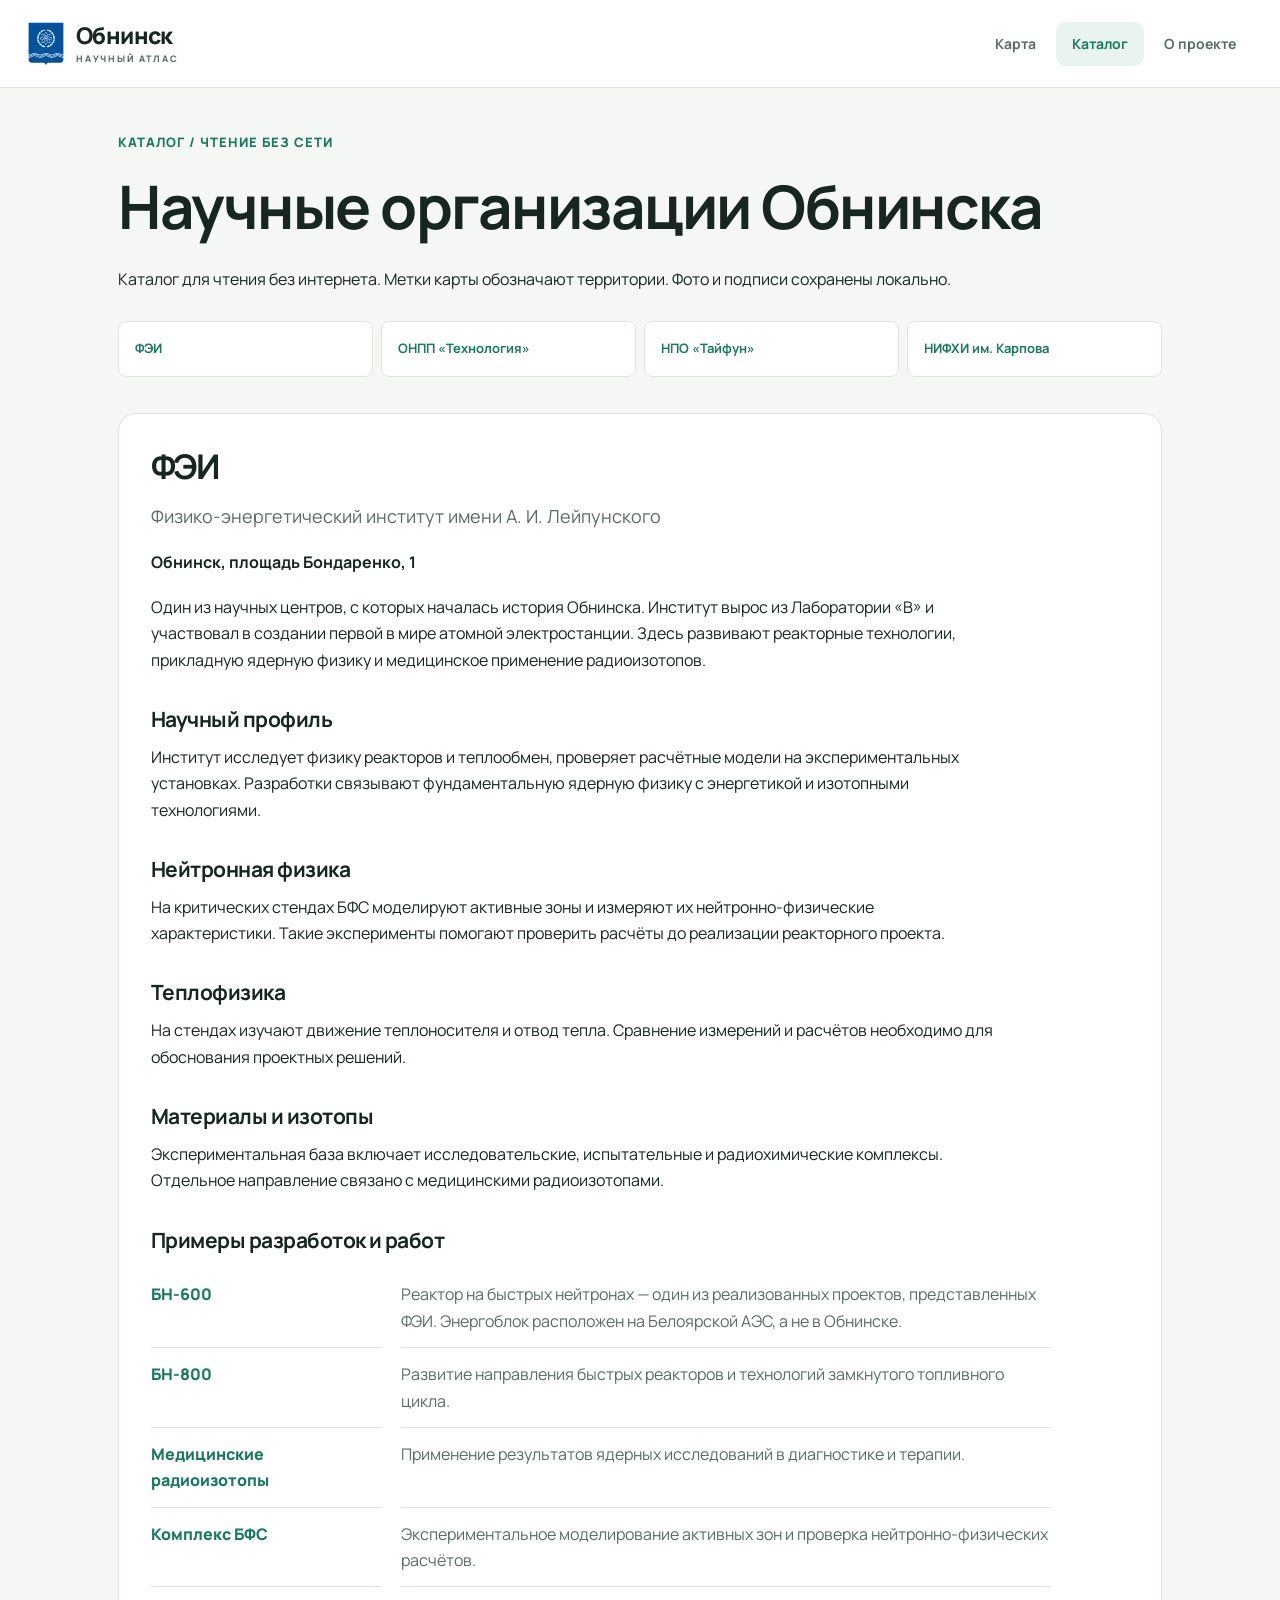
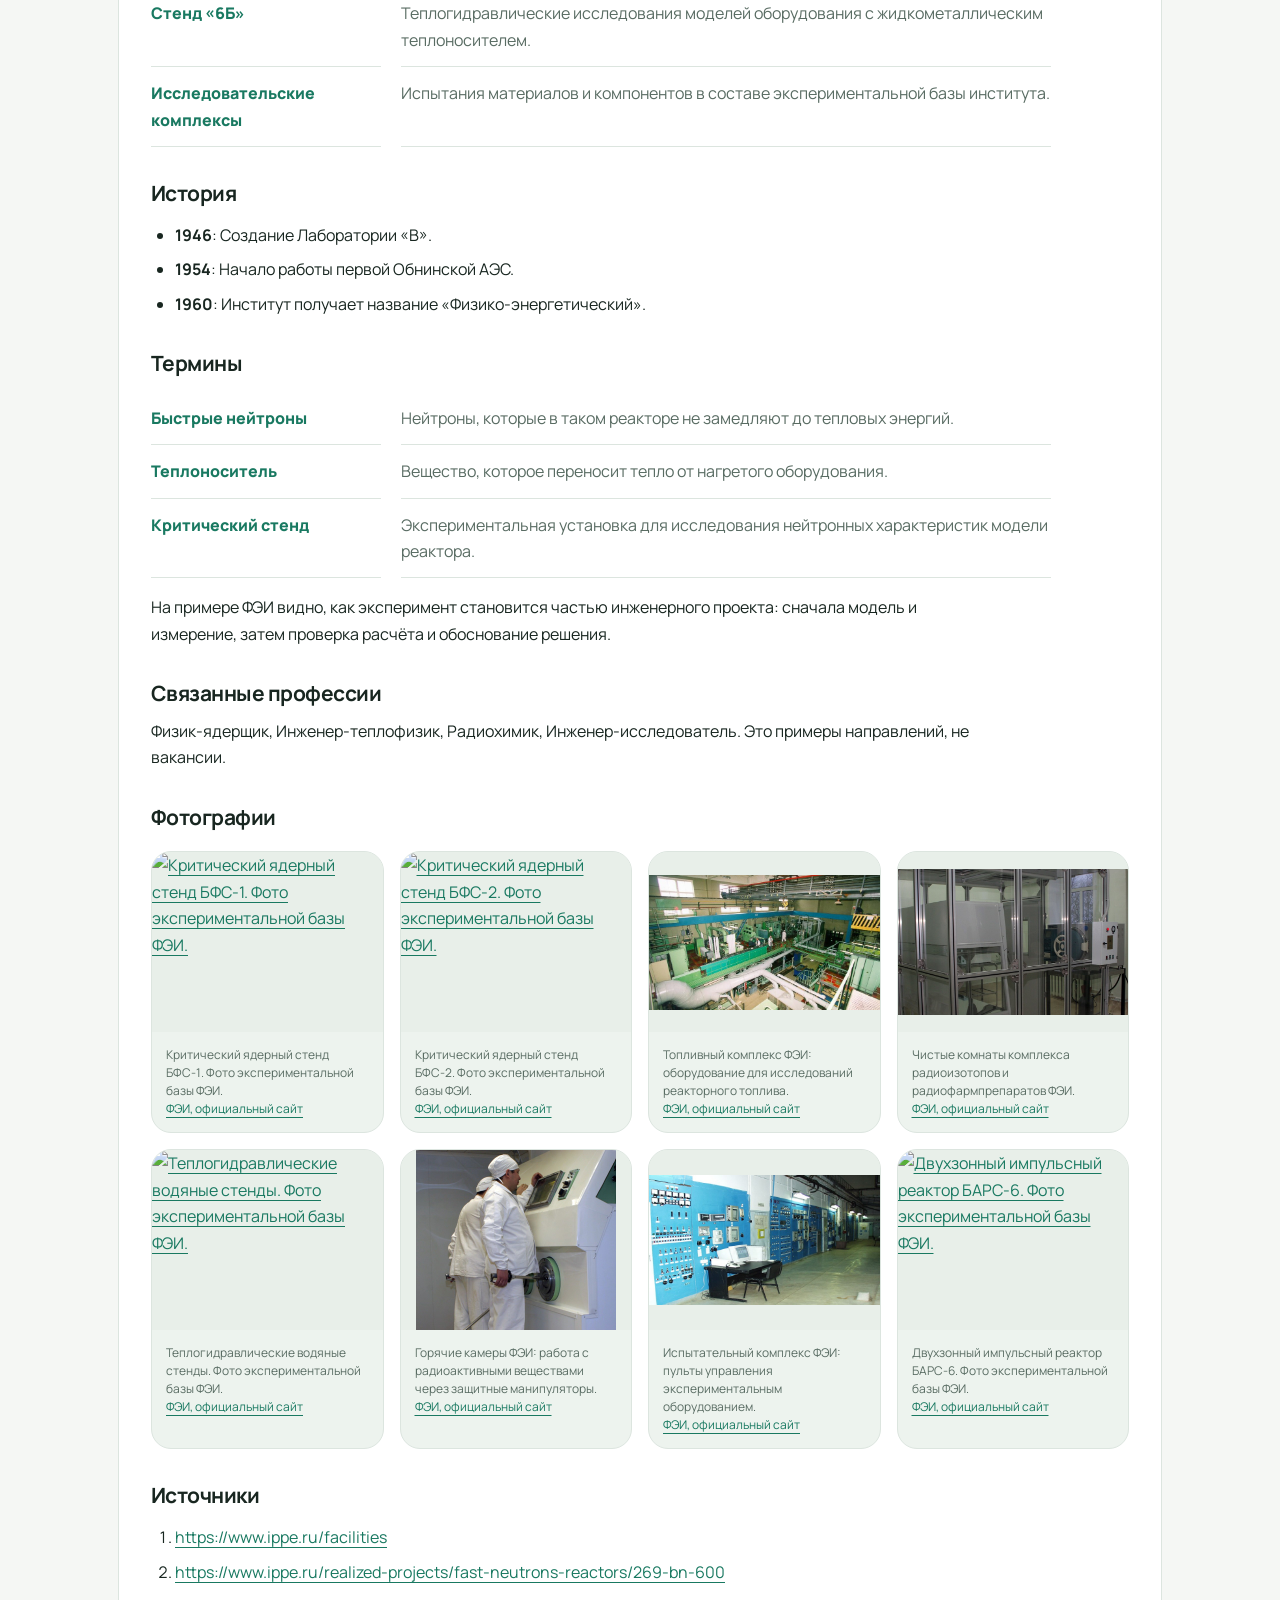
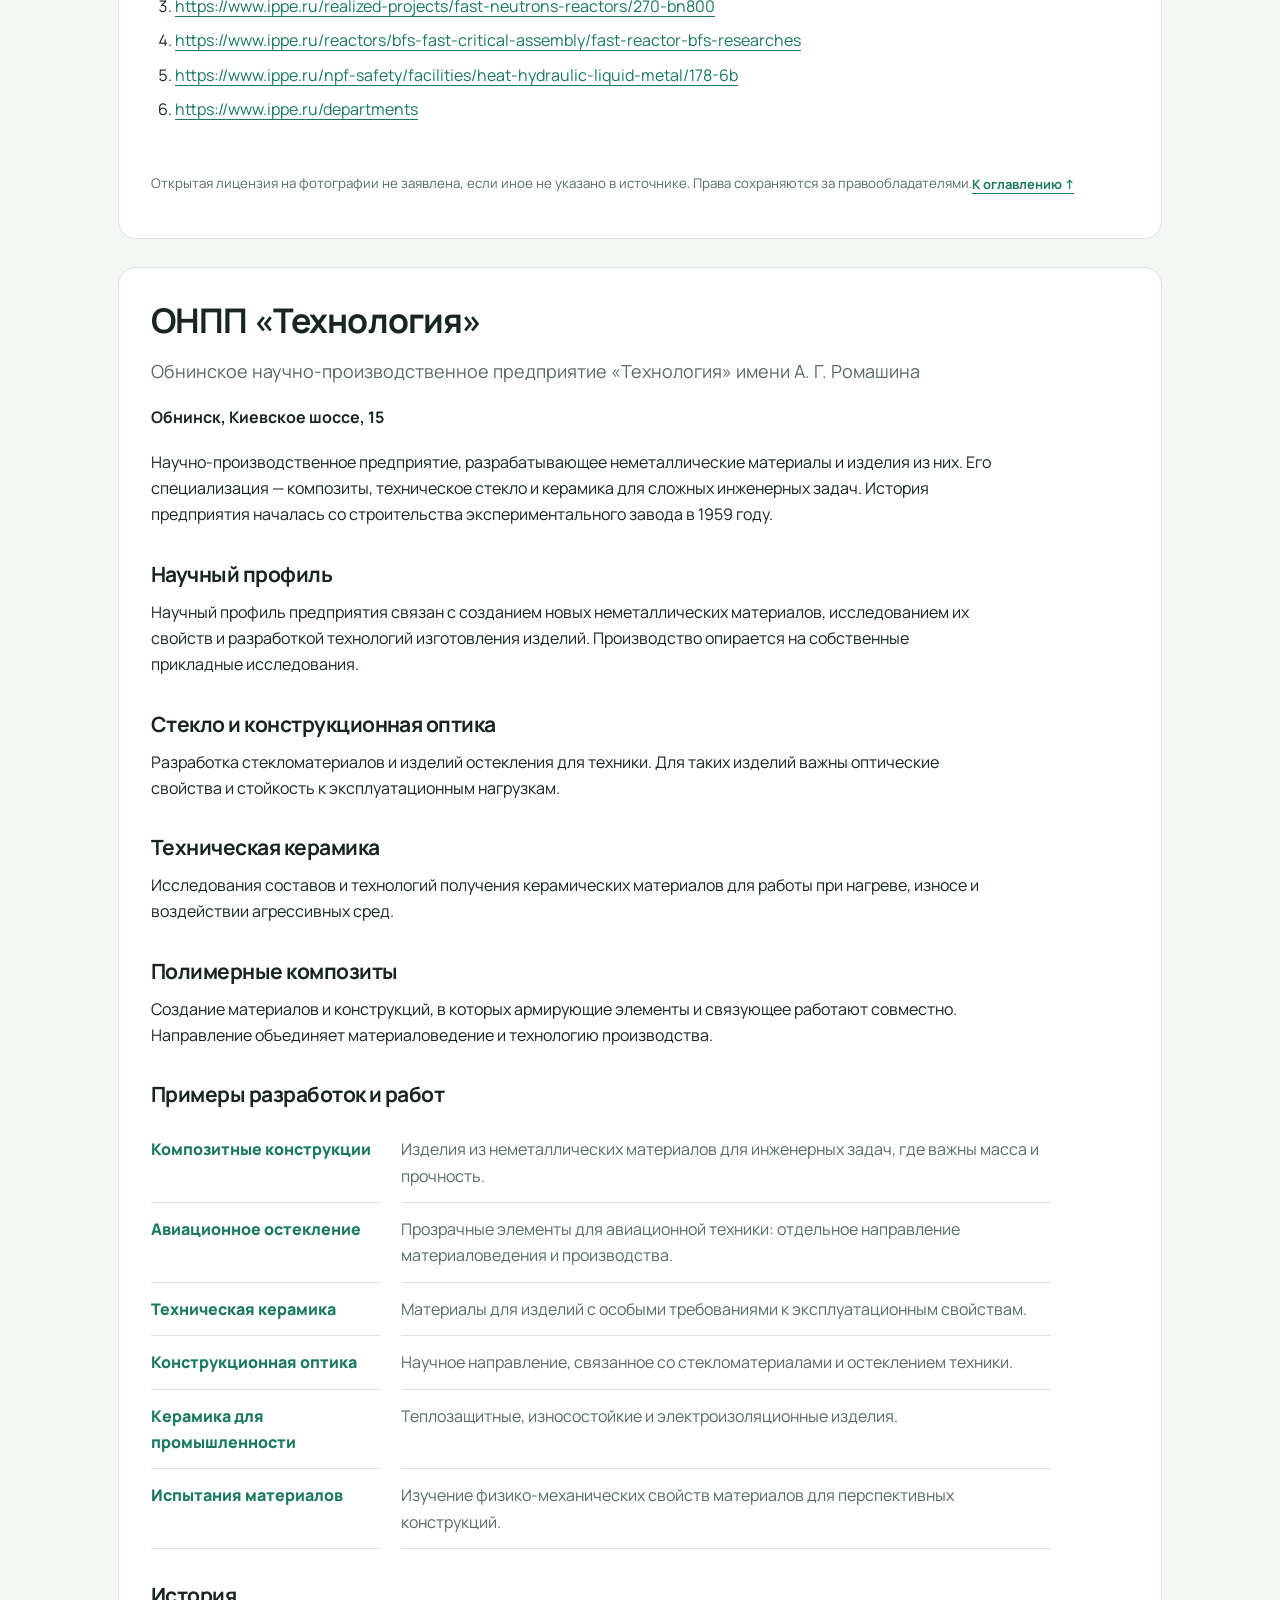
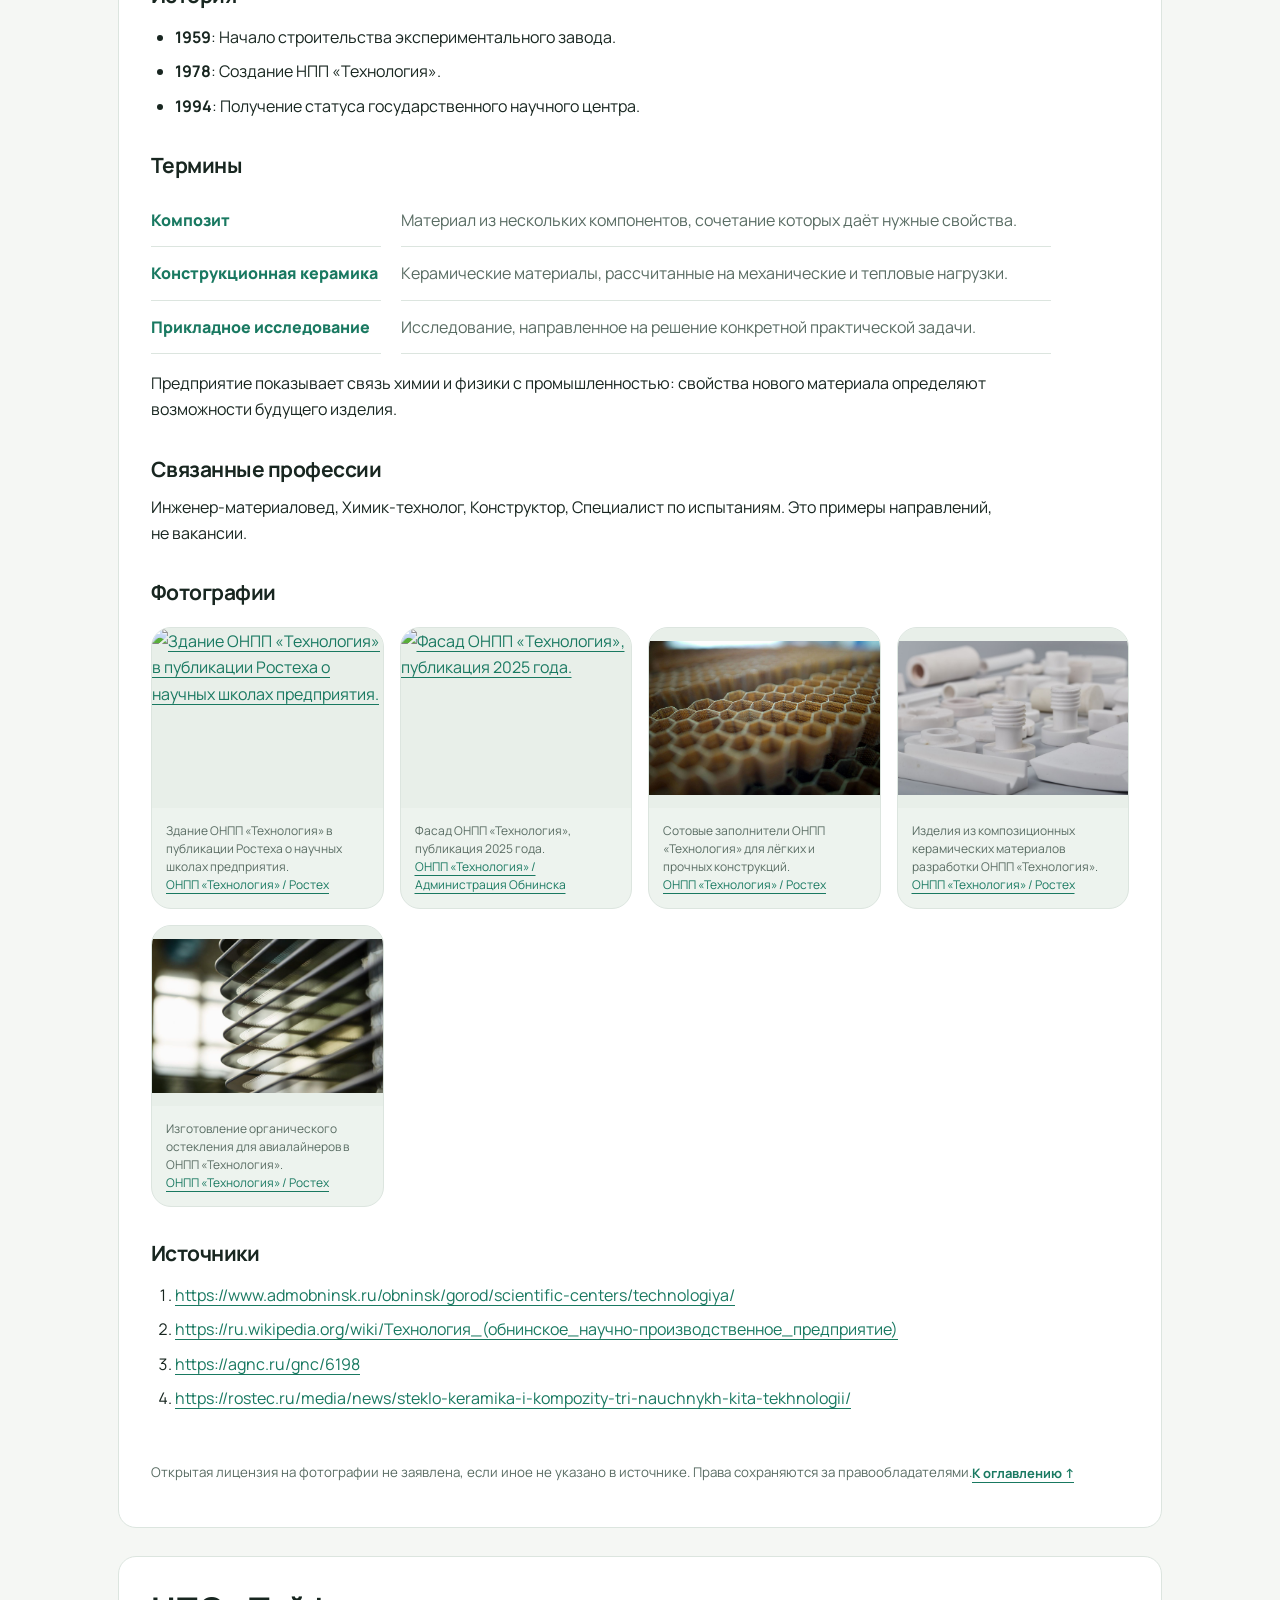
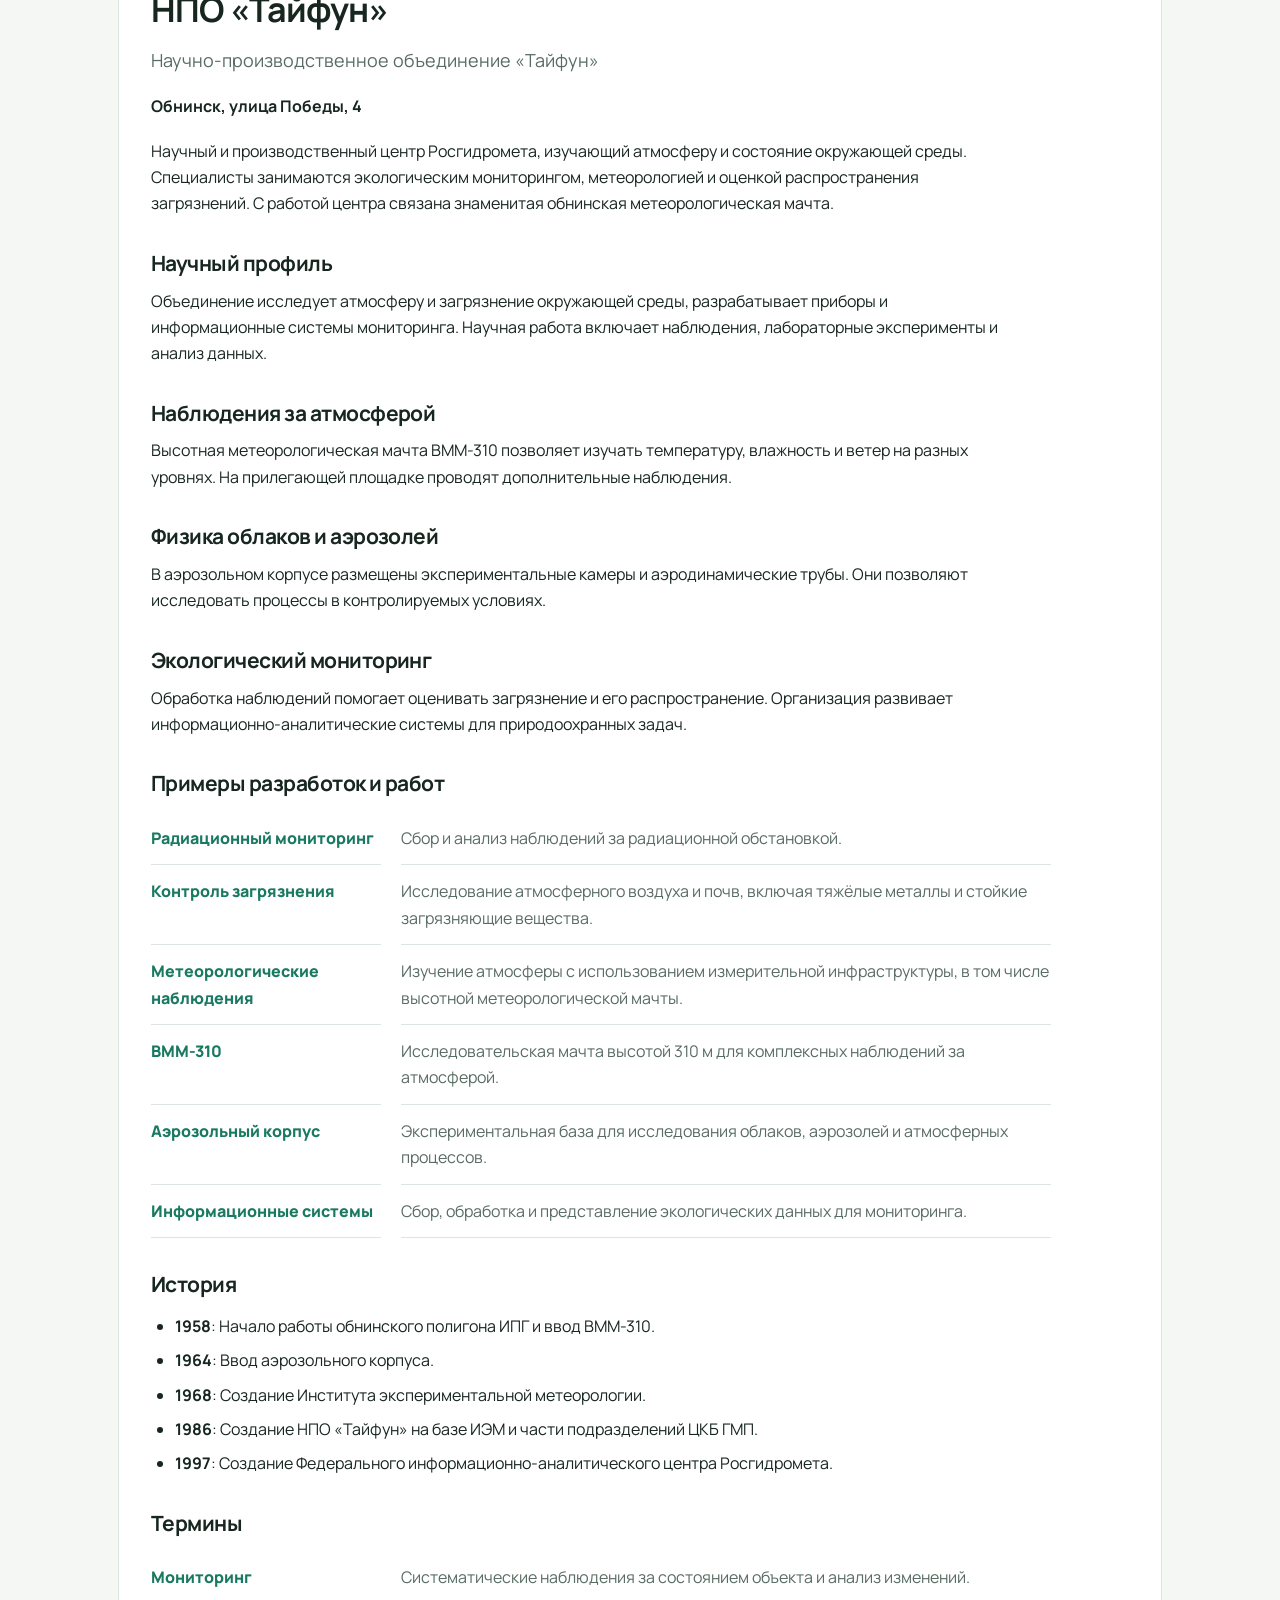
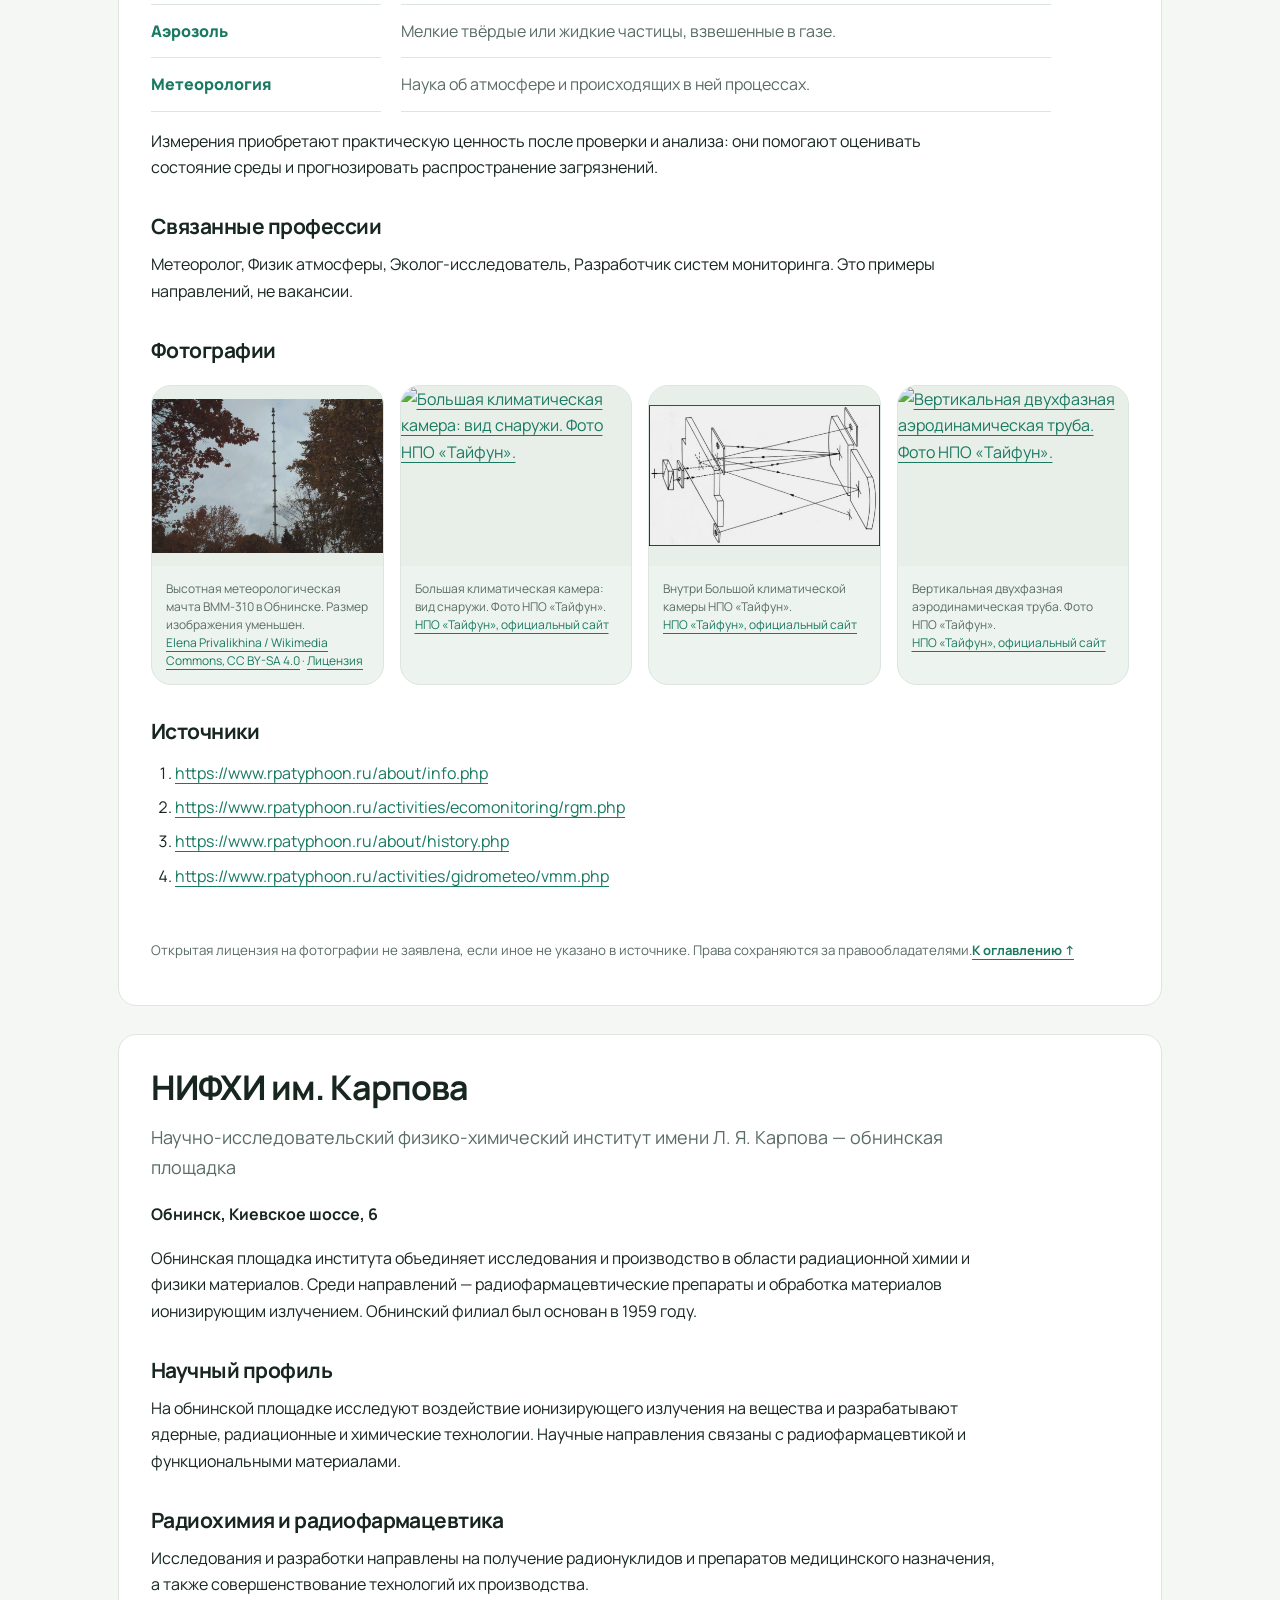
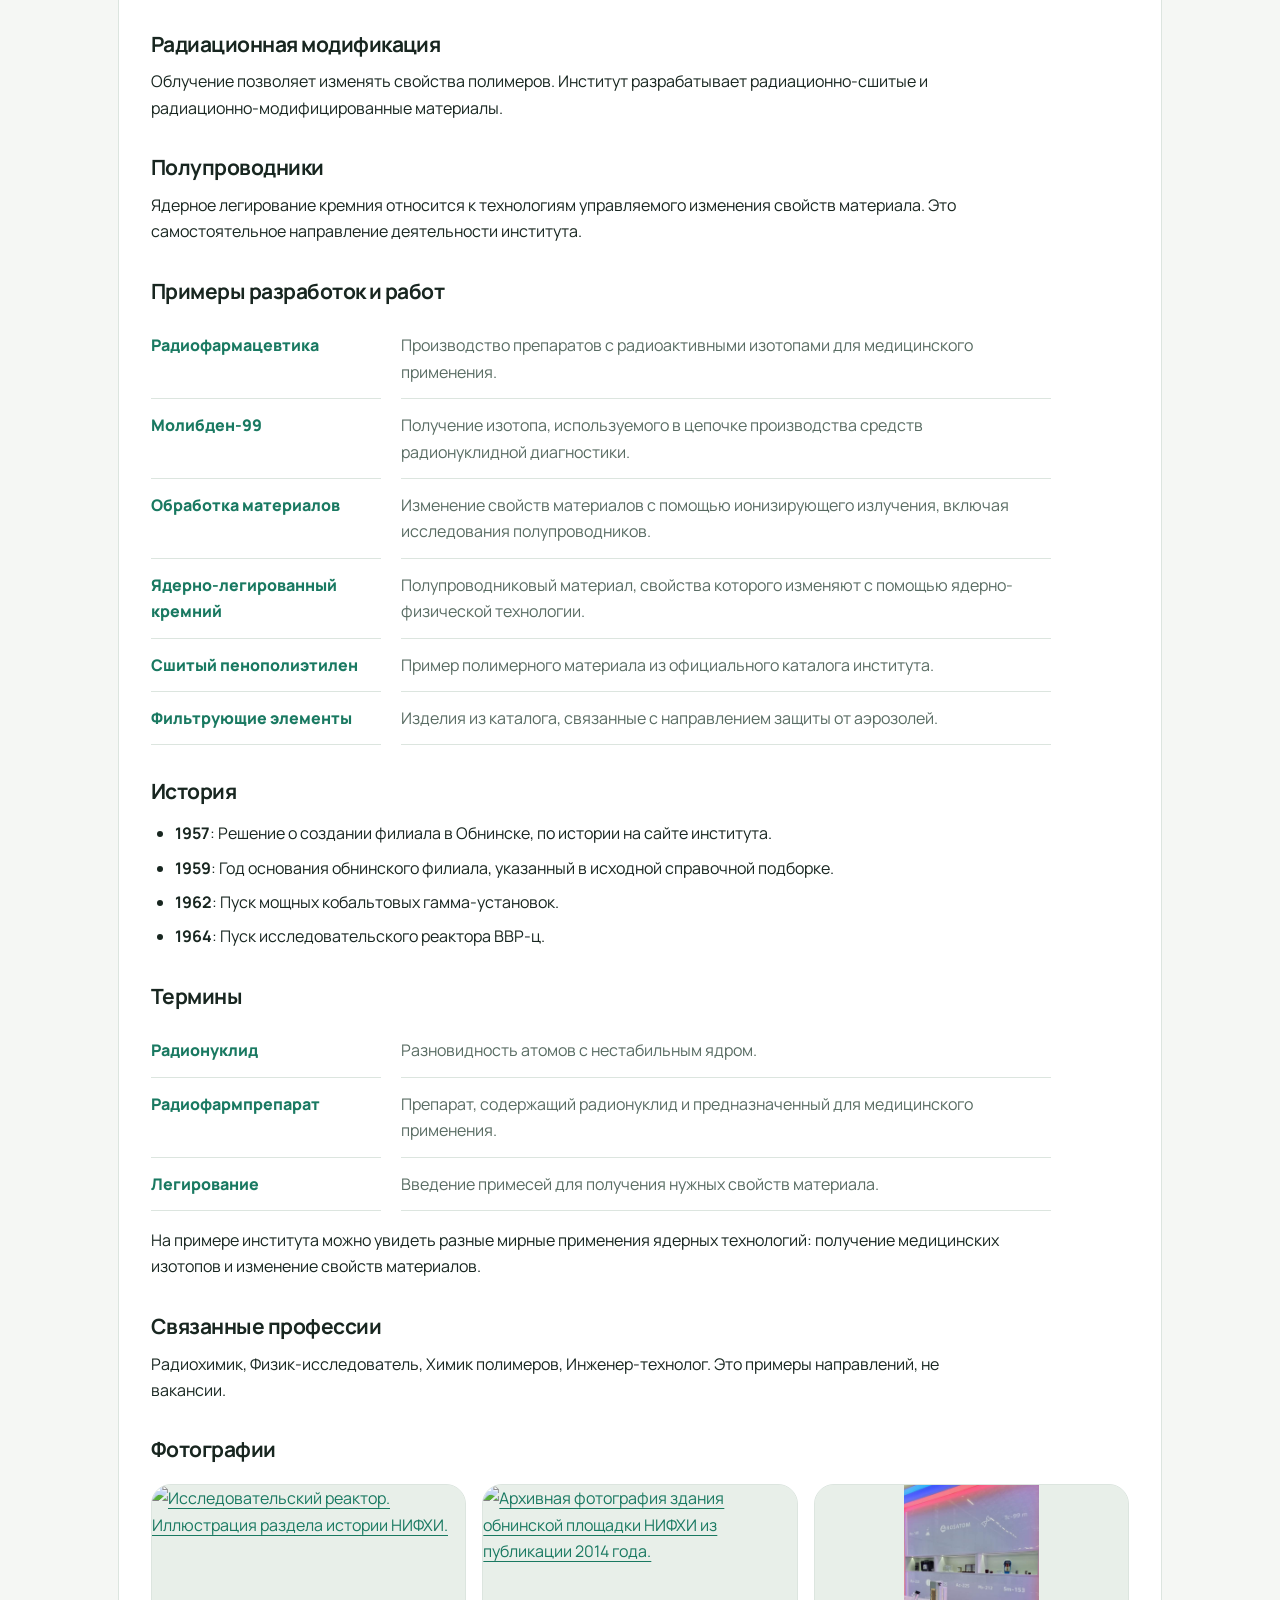
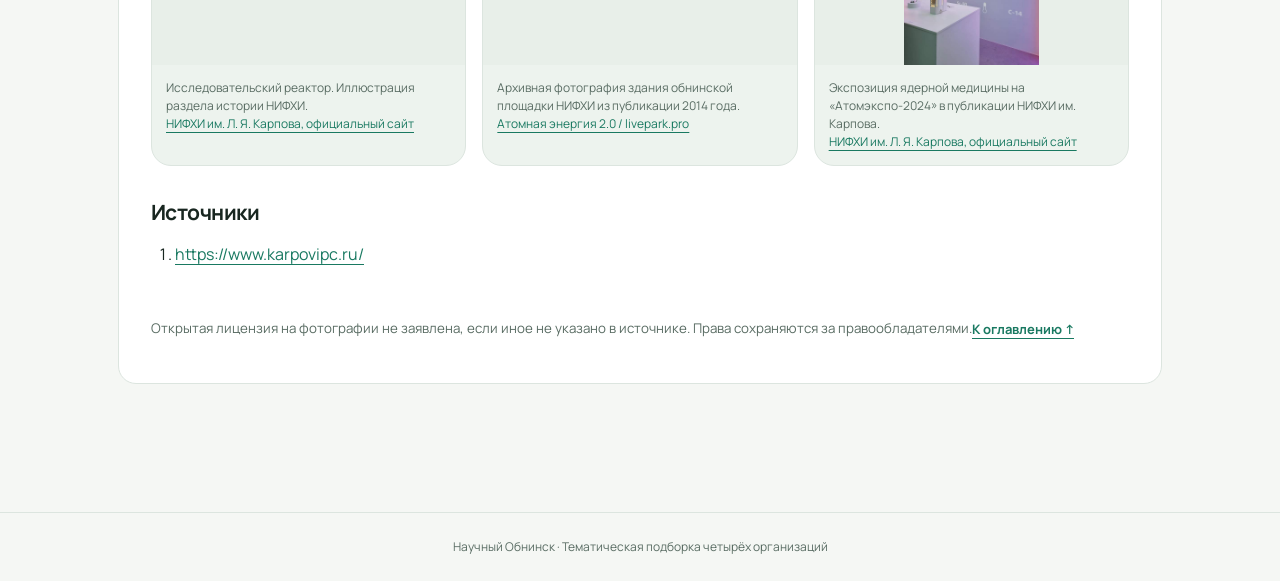
==== commit 6adda295: "Обновить фотографии и добавить источники в презентацию" ====
--- a/catalog.html
+++ b/catalog.html
@@ -8,8 +8,8 @@
       rel="icon"
       href="data:image/svg+xml,%3Csvg xmlns='http://www.w3.org/2000/svg' viewBox='0 0 32 32'%3E%3Crect width='32' height='32' rx='9' fill='%23006a57'/%3E%3Ccircle cx='16' cy='16' r='7' fill='%23a4f2d5'/%3E%3C/svg%3E"
     />
-    <link rel="stylesheet" href="assets/css/common.css?v=20261007-2" />
-    <link rel="stylesheet" href="assets/css/project.css?v=20261007-2" />
+    <link rel="stylesheet" href="assets/css/common.css?v=20261011-1" />
+    <link rel="stylesheet" href="assets/css/project.css?v=20261011-1" />
   </head>
   <body>
     <header class="site-header">
@@ -137,107 +137,15 @@
         </p>
         <h3>Фотографии</h3>
         <div class="photos">
-          <figure>
-            <a href="images/ippe-02.jpg"
-              ><img
-                loading="lazy"
-                src="images/ippe-02.jpg"
-                alt="Критический ядерный стенд БФС-1. Фото экспериментальной базы ФЭИ."
-            /></a>
-            <figcaption>
-              Критический ядерный стенд БФС-1. Фото экспериментальной базы ФЭИ.
-              <a href="https://www.ippe.ru/facilities">ФЭИ, официальный сайт</a>
-            </figcaption>
-          </figure>
-          <figure>
-            <a href="images/ippe-03.jpg"
-              ><img
-                loading="lazy"
-                src="images/ippe-03.jpg"
-                alt="Критический ядерный стенд БФС-2. Фото экспериментальной базы ФЭИ."
-            /></a>
-            <figcaption>
-              Критический ядерный стенд БФС-2. Фото экспериментальной базы ФЭИ.
-              <a href="https://www.ippe.ru/facilities">ФЭИ, официальный сайт</a>
-            </figcaption>
-          </figure>
-          <figure>
-            <a href="images/ippe-04.jpg"
-              ><img
-                loading="lazy"
-                src="images/ippe-04.jpg"
-                alt="Гидравлические стенды. Фото экспериментальной базы ФЭИ."
-            /></a>
-            <figcaption>
-              Гидравлические стенды. Фото экспериментальной базы ФЭИ.
-              <a href="https://www.ippe.ru/facilities">ФЭИ, официальный сайт</a>
-            </figcaption>
-          </figure>
-          <figure>
-            <a href="images/ippe-05.jpg"
-              ><img
-                loading="lazy"
-                src="images/ippe-05.jpg"
-                alt="Теплогидравлические жидкометаллические стенды (Na, Na-K). Фото экспериментальной базы ФЭИ."
-            /></a>
-            <figcaption>
-              Теплогидравлические жидкометаллические стенды (Na, Na-K). Фото
-              экспериментальной базы ФЭИ.
-              <a href="https://www.ippe.ru/facilities">ФЭИ, официальный сайт</a>
-            </figcaption>
-          </figure>
-          <figure>
-            <a href="images/ippe-06.jpg"
-              ><img
-                loading="lazy"
-                src="images/ippe-06.jpg"
-                alt="Теплогидравлические водяные стенды. Фото экспериментальной базы ФЭИ."
-            /></a>
-            <figcaption>
-              Теплогидравлические водяные стенды. Фото экспериментальной базы
-              ФЭИ.
-              <a href="https://www.ippe.ru/facilities">ФЭИ, официальный сайт</a>
-            </figcaption>
-          </figure>
-          <figure>
-            <a href="images/ippe-07.jpg"
-              ><img
-                loading="lazy"
-                src="images/ippe-07.jpg"
-                alt="Технологические жидкометаллические стенды (Na, Na-K). Фото экспериментальной базы ФЭИ."
-            /></a>
-            <figcaption>
-              Технологические жидкометаллические стенды (Na, Na-K). Фото
-              экспериментальной базы ФЭИ.
-              <a href="https://www.ippe.ru/facilities">ФЭИ, официальный сайт</a>
-            </figcaption>
-          </figure>
-          <figure>
-            <a href="images/ippe-08.jpg"
-              ><img
-                loading="lazy"
-                src="images/ippe-08.jpg"
-                alt="Стенды СПРУТ, СТФ. Фото экспериментальной базы ФЭИ."
-            /></a>
-            <figcaption>
-              Стенды СПРУТ, СТФ. Фото экспериментальной базы ФЭИ.
-              <a href="https://www.ippe.ru/facilities">ФЭИ, официальный сайт</a>
-            </figcaption>
-          </figure>
-          <figure>
-            <a href="images/ippe-09.jpg"
-              ><img
-                loading="lazy"
-                src="images/ippe-09.jpg"
-                alt="Двухзонный импульсный реактор БАРС-6. Фото экспериментальной базы ФЭИ."
-            /></a>
-            <figcaption>
-              Двухзонный импульсный реактор БАРС-6. Фото экспериментальной базы
-              ФЭИ.
-              <a href="https://www.ippe.ru/facilities">ФЭИ, официальный сайт</a>
-            </figcaption>
-          </figure>
-        </div>
+<figure><a href="images/ippe-02.jpg"><img src="images/ippe-02.jpg" alt="Критический ядерный стенд БФС-1. Фото экспериментальной базы ФЭИ." loading="lazy" /></a><figcaption>Критический ядерный стенд БФС-1. Фото экспериментальной базы ФЭИ.<br /><a href="https://www.ippe.ru/facilities">ФЭИ, официальный сайт</a></figcaption></figure>
+<figure><a href="images/ippe-03.jpg"><img src="images/ippe-03.jpg" alt="Критический ядерный стенд БФС-2. Фото экспериментальной базы ФЭИ." loading="lazy" /></a><figcaption>Критический ядерный стенд БФС-2. Фото экспериментальной базы ФЭИ.<br /><a href="https://www.ippe.ru/facilities">ФЭИ, официальный сайт</a></figcaption></figure>
+<figure><a href="images/ippe-fuel.jpg"><img src="images/ippe-fuel.jpg" alt="Топливный комплекс ФЭИ: оборудование для исследований реакторного топлива." loading="lazy" /></a><figcaption>Топливный комплекс ФЭИ: оборудование для исследований реакторного топлива.<br /><a href="https://www.ippe.ru/facilities">ФЭИ, официальный сайт</a></figcaption></figure>
+<figure><a href="images/ippe-clean-rooms.jpg"><img src="images/ippe-clean-rooms.jpg" alt="Чистые комнаты комплекса радиоизотопов и радиофармпрепаратов ФЭИ." loading="lazy" /></a><figcaption>Чистые комнаты комплекса радиоизотопов и радиофармпрепаратов ФЭИ.<br /><a href="https://www.ippe.ru/facilities">ФЭИ, официальный сайт</a></figcaption></figure>
+<figure><a href="images/ippe-06.jpg"><img src="images/ippe-06.jpg" alt="Теплогидравлические водяные стенды. Фото экспериментальной базы ФЭИ." loading="lazy" /></a><figcaption>Теплогидравлические водяные стенды. Фото экспериментальной базы ФЭИ.<br /><a href="https://www.ippe.ru/facilities">ФЭИ, официальный сайт</a></figcaption></figure>
+<figure><a href="images/ippe-hot-lab.jpg"><img src="images/ippe-hot-lab.jpg" alt="Горячие камеры ФЭИ: работа с радиоактивными веществами через защитные манипуляторы." loading="lazy" /></a><figcaption>Горячие камеры ФЭИ: работа с радиоактивными веществами через защитные манипуляторы.<br /><a href="https://www.ippe.ru/facilities">ФЭИ, официальный сайт</a></figcaption></figure>
+<figure><a href="images/ippe-test-complex.jpg"><img src="images/ippe-test-complex.jpg" alt="Испытательный комплекс ФЭИ: пульты управления экспериментальным оборудованием." loading="lazy" /></a><figcaption>Испытательный комплекс ФЭИ: пульты управления экспериментальным оборудованием.<br /><a href="https://www.ippe.ru/facilities">ФЭИ, официальный сайт</a></figcaption></figure>
+<figure><a href="images/ippe-09.jpg"><img src="images/ippe-09.jpg" alt="Двухзонный импульсный реактор БАРС-6. Фото экспериментальной базы ФЭИ." loading="lazy" /></a><figcaption>Двухзонный импульсный реактор БАРС-6. Фото экспериментальной базы ФЭИ.<br /><a href="https://www.ippe.ru/facilities">ФЭИ, официальный сайт</a></figcaption></figure>
+</div>
         <h3>Источники</h3>
         <ol>
           <li>
@@ -384,82 +292,12 @@
         </p>
         <h3>Фотографии</h3>
         <div class="photos">
-          <figure>
-            <a href="images/technologiya.jpg"
-              ><img
-                loading="lazy"
-                src="images/technologiya.jpg"
-                alt="Фасад ОНПП «Технология», публикация 2025 года."
-            /></a>
-            <figcaption>
-              Фасад ОНПП «Технология», публикация 2025 года.
-              <a href="https://admobninsk.ru/news/2025/10/24/news_34090.html"
-                >ОНПП «Технология» / Администрация Обнинска</a
-              >
-            </figcaption>
-          </figure>
-          <figure>
-            <a href="images/technologiya-02.jpg"
-              ><img
-                loading="lazy"
-                src="images/technologiya-02.jpg"
-                alt="Здание ОНПП «Технология» в публикации Ростеха о научных школах предприятия."
-            /></a>
-            <figcaption>
-              Здание ОНПП «Технология» в публикации Ростеха о научных школах
-              предприятия.
-              <a
-                href="https://rostec.ru/media/news/steklo-keramika-i-kompozity-tri-nauchnykh-kita-tekhnologii/"
-                >ОНПП «Технология» / Ростех</a
-              >
-            </figcaption>
-          </figure>
-          <figure>
-            <a href="images/technologiya-03.jpg"
-              ><img
-                loading="lazy"
-                src="images/technologiya-03.jpg"
-                alt="Серафим Максимович Бреховских. История научной школы стекла."
-            /></a>
-            <figcaption>
-              Серафим Максимович Бреховских. История научной школы стекла.
-              <a
-                href="https://rostec.ru/media/news/steklo-keramika-i-kompozity-tri-nauchnykh-kita-tekhnologii/"
-                >ОНПП «Технология» / Ростех</a
-              >
-            </figcaption>
-          </figure>
-          <figure>
-            <a href="images/technologiya-04.jpg"
-              ><img
-                loading="lazy"
-                src="images/technologiya-04.jpg"
-                alt="Александр Гавриилович Ромашин. История научной школы керамики."
-            /></a>
-            <figcaption>
-              Александр Гавриилович Ромашин. История научной школы керамики.
-              <a
-                href="https://rostec.ru/media/news/steklo-keramika-i-kompozity-tri-nauchnykh-kita-tekhnologii/"
-                >ОНПП «Технология» / Ростех</a
-              >
-            </figcaption>
-          </figure>
-          <figure>
-            <a href="images/technologiya-05.jpg"
-              ><img
-                loading="lazy"
-                src="images/technologiya-05.jpg"
-                alt="Андрей Георгиевич Савин. История научной школы композитов."
-            /></a>
-            <figcaption>
-              Андрей Георгиевич Савин. История научной школы композитов.
-              <a
-                href="https://rostec.ru/media/news/steklo-keramika-i-kompozity-tri-nauchnykh-kita-tekhnologii/"
-                >ОНПП «Технология» / Ростех</a
-              >
-            </figcaption>
-          </figure>
-        </div>
+<figure><a href="images/technologiya-02.jpg"><img src="images/technologiya-02.jpg" alt="Здание ОНПП «Технология» в публикации Ростеха о научных школах предприятия." loading="lazy" /></a><figcaption>Здание ОНПП «Технология» в публикации Ростеха о научных школах предприятия.<br /><a href="https://rostec.ru/media/news/steklo-keramika-i-kompozity-tri-nauchnykh-kita-tekhnologii/">ОНПП «Технология» / Ростех</a></figcaption></figure>
+<figure><a href="images/technologiya.jpg"><img src="images/technologiya.jpg" alt="Фасад ОНПП «Технология», публикация 2025 года." loading="lazy" /></a><figcaption>Фасад ОНПП «Технология», публикация 2025 года.<br /><a href="https://admobninsk.ru/news/2025/10/24/news_34090.html">ОНПП «Технология» / Администрация Обнинска</a></figcaption></figure>
+<figure><a href="images/technologiya-honeycomb.jpg"><img src="images/technologiya-honeycomb.jpg" alt="Сотовые заполнители ОНПП «Технология» для лёгких и прочных конструкций." loading="lazy" /></a><figcaption>Сотовые заполнители ОНПП «Технология» для лёгких и прочных конструкций.<br /><a href="https://rostec.ru/media/news/sdelano-v-rostekhe-sotovye-zapolniteli/">ОНПП «Технология» / Ростех</a></figcaption></figure>
+<figure><a href="images/technologiya-ceramics.jpg"><img src="images/technologiya-ceramics.jpg" alt="Изделия из композиционных керамических материалов разработки ОНПП «Технология»." loading="lazy" /></a><figcaption>Изделия из композиционных керамических материалов разработки ОНПП «Технология».<br /><a href="https://rostec.ru/media/news/onpp-tekhnologiya-obespechit-20-rossiyskogo-rynka-komplektuyushchikh-iz-kompozitsionnykh-keramichesk/">ОНПП «Технология» / Ростех</a></figcaption></figure>
+<figure><a href="images/technologiya-glazing.jpg"><img src="images/technologiya-glazing.jpg" alt="Изготовление органического остекления для авиалайнеров в ОНПП «Технология»." loading="lazy" /></a><figcaption>Изготовление органического остекления для авиалайнеров в ОНПП «Технология».<br /><a href="https://rostec.ru/media/news/tekhnologiya-vnedryaet-innovatsionnyy-metod-proizvodstva-izdeliy-iz-organicheskogo-ostekleniya-dlya-/">ОНПП «Технология» / Ростех</a></figcaption></figure>
+</div>
         <h3>Источники</h3>
         <ol>
           <li>
@@ -594,122 +432,11 @@
         </p>
         <h3>Фотографии</h3>
         <div class="photos">
-          <figure>
-            <a href="images/typhoon-02.jpg"
-              ><img
-                loading="lazy"
-                src="images/typhoon-02.jpg"
-                alt="Высотная метеорологическая мачта ВММ-310."
-            /></a>
-            <figcaption>
-              Высотная метеорологическая мачта ВММ-310.
-              <a href="https://www.rpatyphoon.ru/"
-                >НПО «Тайфун», официальный сайт</a
-              >
-            </figcaption>
-          </figure>
-          <figure>
-            <a href="images/typhoon-03.jpg"
-              ><img
-                loading="lazy"
-                src="images/typhoon-03.jpg"
-                alt="Внутри аэрозольного корпуса НПО «Тайфун». Иллюстрация экспериментального комплекса."
-            /></a>
-            <figcaption>
-              Внутри аэрозольного корпуса НПО «Тайфун». Иллюстрация
-              экспериментального комплекса.
-              <a href="https://www.rpatyphoon.ru/"
-                >НПО «Тайфун», официальный сайт</a
-              >
-            </figcaption>
-          </figure>
-          <figure>
-            <a href="images/typhoon-04.jpg"
-              ><img
-                loading="lazy"
-                src="images/typhoon-04.jpg"
-                alt="Большая климатическая камера. Фото НПО «Тайфун»."
-            /></a>
-            <figcaption>
-              Большая климатическая камера. Фото НПО «Тайфун».
-              <a href="https://www.rpatyphoon.ru/activities/gidrometeo/uu.php"
-                >НПО «Тайфун», официальный сайт</a
-              >
-            </figcaption>
-          </figure>
-          <figure>
-            <a href="images/typhoon-05.jpg"
-              ><img
-                loading="lazy"
-                src="images/typhoon-05.jpg"
-                alt="Большая климатическая камера: вид снаружи. Фото НПО «Тайфун»."
-            /></a>
-            <figcaption>
-              Большая климатическая камера: вид снаружи. Фото НПО «Тайфун».
-              <a href="https://www.rpatyphoon.ru/activities/gidrometeo/uu.php"
-                >НПО «Тайфун», официальный сайт</a
-              >
-            </figcaption>
-          </figure>
-          <figure>
-            <a href="images/typhoon-06.jpg"
-              ><img
-                loading="lazy"
-                src="images/typhoon-06.jpg"
-                alt="Термобарокамера для моделирования атмосферных условий. Фото НПО «Тайфун»."
-            /></a>
-            <figcaption>
-              Термобарокамера для моделирования атмосферных условий. Фото НПО
-              «Тайфун».
-              <a href="https://www.rpatyphoon.ru/activities/gidrometeo/uu.php"
-                >НПО «Тайфун», официальный сайт</a
-              >
-            </figcaption>
-          </figure>
-          <figure>
-            <a href="images/typhoon-07.jpg"
-              ><img
-                loading="lazy"
-                src="images/typhoon-07.jpg"
-                alt="Горизонтальная аэродинамическая труба. Фото НПО «Тайфун»."
-            /></a>
-            <figcaption>
-              Горизонтальная аэродинамическая труба. Фото НПО «Тайфун».
-              <a href="https://www.rpatyphoon.ru/activities/gidrometeo/uu.php"
-                >НПО «Тайфун», официальный сайт</a
-              >
-            </figcaption>
-          </figure>
-          <figure>
-            <a href="images/typhoon-08.jpg"
-              ><img
-                loading="lazy"
-                src="images/typhoon-08.jpg"
-                alt="Оборудование горизонтальной аэродинамической трубы. Фото НПО «Тайфун»."
-            /></a>
-            <figcaption>
-              Оборудование горизонтальной аэродинамической трубы. Фото НПО
-              «Тайфун».
-              <a href="https://www.rpatyphoon.ru/activities/gidrometeo/uu.php"
-                >НПО «Тайфун», официальный сайт</a
-              >
-            </figcaption>
-          </figure>
-          <figure>
-            <a href="images/typhoon-09.jpg"
-              ><img
-                loading="lazy"
-                src="images/typhoon-09.jpg"
-                alt="Вертикальная двухфазная аэродинамическая труба. Фото НПО «Тайфун»."
-            /></a>
-            <figcaption>
-              Вертикальная двухфазная аэродинамическая труба. Фото НПО «Тайфун».
-              <a href="https://www.rpatyphoon.ru/activities/gidrometeo/uu.php"
-                >НПО «Тайфун», официальный сайт</a
-              >
-            </figcaption>
-          </figure>
-        </div>
+<figure><a href="images/typhoon-mast.jpg"><img src="images/typhoon-mast.jpg" alt="Высотная метеорологическая мачта ВММ-310 в Обнинске. Размер изображения уменьшен." loading="lazy" /></a><figcaption>Высотная метеорологическая мачта ВММ-310 в Обнинске. Размер изображения уменьшен.<br /><a href="https://commons.wikimedia.org/wiki/File:Метеомачта._Обнинск.jpg">Elena Privalikhina / Wikimedia Commons, CC BY-SA 4.0</a> · <a href="https://creativecommons.org/licenses/by-sa/4.0/">Лицензия</a></figcaption></figure>
+<figure><a href="images/typhoon-05.jpg"><img src="images/typhoon-05.jpg" alt="Большая климатическая камера: вид снаружи. Фото НПО «Тайфун»." loading="lazy" /></a><figcaption>Большая климатическая камера: вид снаружи. Фото НПО «Тайфун».<br /><a href="https://www.rpatyphoon.ru/activities/gidrometeo/uu.php">НПО «Тайфун», официальный сайт</a></figcaption></figure>
+<figure><a href="images/typhoon-chamber.jpg"><img src="images/typhoon-chamber.jpg" alt="Внутри Большой климатической камеры НПО «Тайфун»." loading="lazy" /></a><figcaption>Внутри Большой климатической камеры НПО «Тайфун».<br /><a href="https://www.rpatyphoon.ru/activities/gidrometeo/uu.php">НПО «Тайфун», официальный сайт</a></figcaption></figure>
+<figure><a href="images/typhoon-09.jpg"><img src="images/typhoon-09.jpg" alt="Вертикальная двухфазная аэродинамическая труба. Фото НПО «Тайфун»." loading="lazy" /></a><figcaption>Вертикальная двухфазная аэродинамическая труба. Фото НПО «Тайфун».<br /><a href="https://www.rpatyphoon.ru/activities/gidrometeo/uu.php">НПО «Тайфун», официальный сайт</a></figcaption></figure>
+</div>
         <h3>Источники</h3>
         <ol>
           <li>
@@ -844,65 +571,10 @@
         </p>
         <h3>Фотографии</h3>
         <div class="photos">
-          <figure>
-            <a href="images/karpov.jpg"
-              ><img
-                loading="lazy"
-                src="images/karpov.jpg"
-                alt="Здание обнинской площадки НИФХИ, публикация 2014 года."
-            /></a>
-            <figcaption>
-              Здание обнинской площадки НИФХИ, публикация 2014 года.
-              <a href="https://www.atomic-energy.ru/news/2014/11/14/52921"
-                >Атомная энергия 2.0 / livepark.pro</a
-              >
-            </figcaption>
-          </figure>
-          <figure>
-            <a href="images/karpov-02.jpg"
-              ><img
-                loading="lazy"
-                src="images/karpov-02.jpg"
-                alt="Иллюстрация НИФХИ с официального сайта: предприятие и его продукция."
-            /></a>
-            <figcaption>
-              Иллюстрация НИФХИ с официального сайта: предприятие и его
-              продукция.
-              <a href="https://www.karpovipc.ru/"
-                >НИФХИ им. Л. Я. Карпова, официальный сайт</a
-              >
-            </figcaption>
-          </figure>
-          <figure>
-            <a href="images/karpov-03.jpg"
-              ><img
-                loading="lazy"
-                src="images/karpov-03.jpg"
-                alt="Фасад с названием НИФХИ и символикой Росатома. Фото из раздела «О предприятии»."
-            /></a>
-            <figcaption>
-              Фасад с названием НИФХИ и символикой Росатома. Фото из раздела «О
-              предприятии».
-              <a href="https://www.karpovipc.ru/"
-                >НИФХИ им. Л. Я. Карпова, официальный сайт</a
-              >
-            </figcaption>
-          </figure>
-          <figure>
-            <a href="images/karpov-04.jpg"
-              ><img
-                loading="lazy"
-                src="images/karpov-04.jpg"
-                alt="Исследовательский реактор. Иллюстрация раздела истории НИФХИ."
-            /></a>
-            <figcaption>
-              Исследовательский реактор. Иллюстрация раздела истории НИФХИ.
-              <a href="https://www.karpovipc.ru/"
-                >НИФХИ им. Л. Я. Карпова, официальный сайт</a
-              >
-            </figcaption>
-          </figure>
-        </div>
+<figure><a href="images/karpov-04.jpg"><img src="images/karpov-04.jpg" alt="Исследовательский реактор. Иллюстрация раздела истории НИФХИ." loading="lazy" /></a><figcaption>Исследовательский реактор. Иллюстрация раздела истории НИФХИ.<br /><a href="https://www.karpovipc.ru/index.php/18-frontpage/14-o-nas">НИФХИ им. Л. Я. Карпова, официальный сайт</a></figcaption></figure>
+<figure><a href="images/karpov.jpg"><img src="images/karpov.jpg" alt="Архивная фотография здания обнинской площадки НИФХИ из публикации 2014 года." loading="lazy" /></a><figcaption>Архивная фотография здания обнинской площадки НИФХИ из публикации 2014 года.<br /><a href="https://www.atomic-energy.ru/news/2014/11/14/52921">Атомная энергия 2.0 / livepark.pro</a></figcaption></figure>
+<figure><a href="images/karpov-atomexpo.jpg"><img src="images/karpov-atomexpo.jpg" alt="Экспозиция ядерной медицины на «Атомэкспо-2024» в публикации НИФХИ им. Карпова." loading="lazy" /></a><figcaption>Экспозиция ядерной медицины на «Атомэкспо-2024» в публикации НИФХИ им. Карпова.<br /><a href="https://www.karpovipc.ru/index.php/8-novosti/143-nifhi-atomexpo-24">НИФХИ им. Л. Я. Карпова, официальный сайт</a></figcaption></figure>
+</div>
         <h3>Источники</h3>
         <ol>
           <li>
--- a/assets/css/project.css
+++ b/assets/css/project.css
@@ -156,7 +156,8 @@
   display: block;
   width: 100%;
   height: 180px;
-  object-fit: cover;
+  object-fit: contain;
+  background: #e8efe9;
 }
 
 .photos figcaption {
